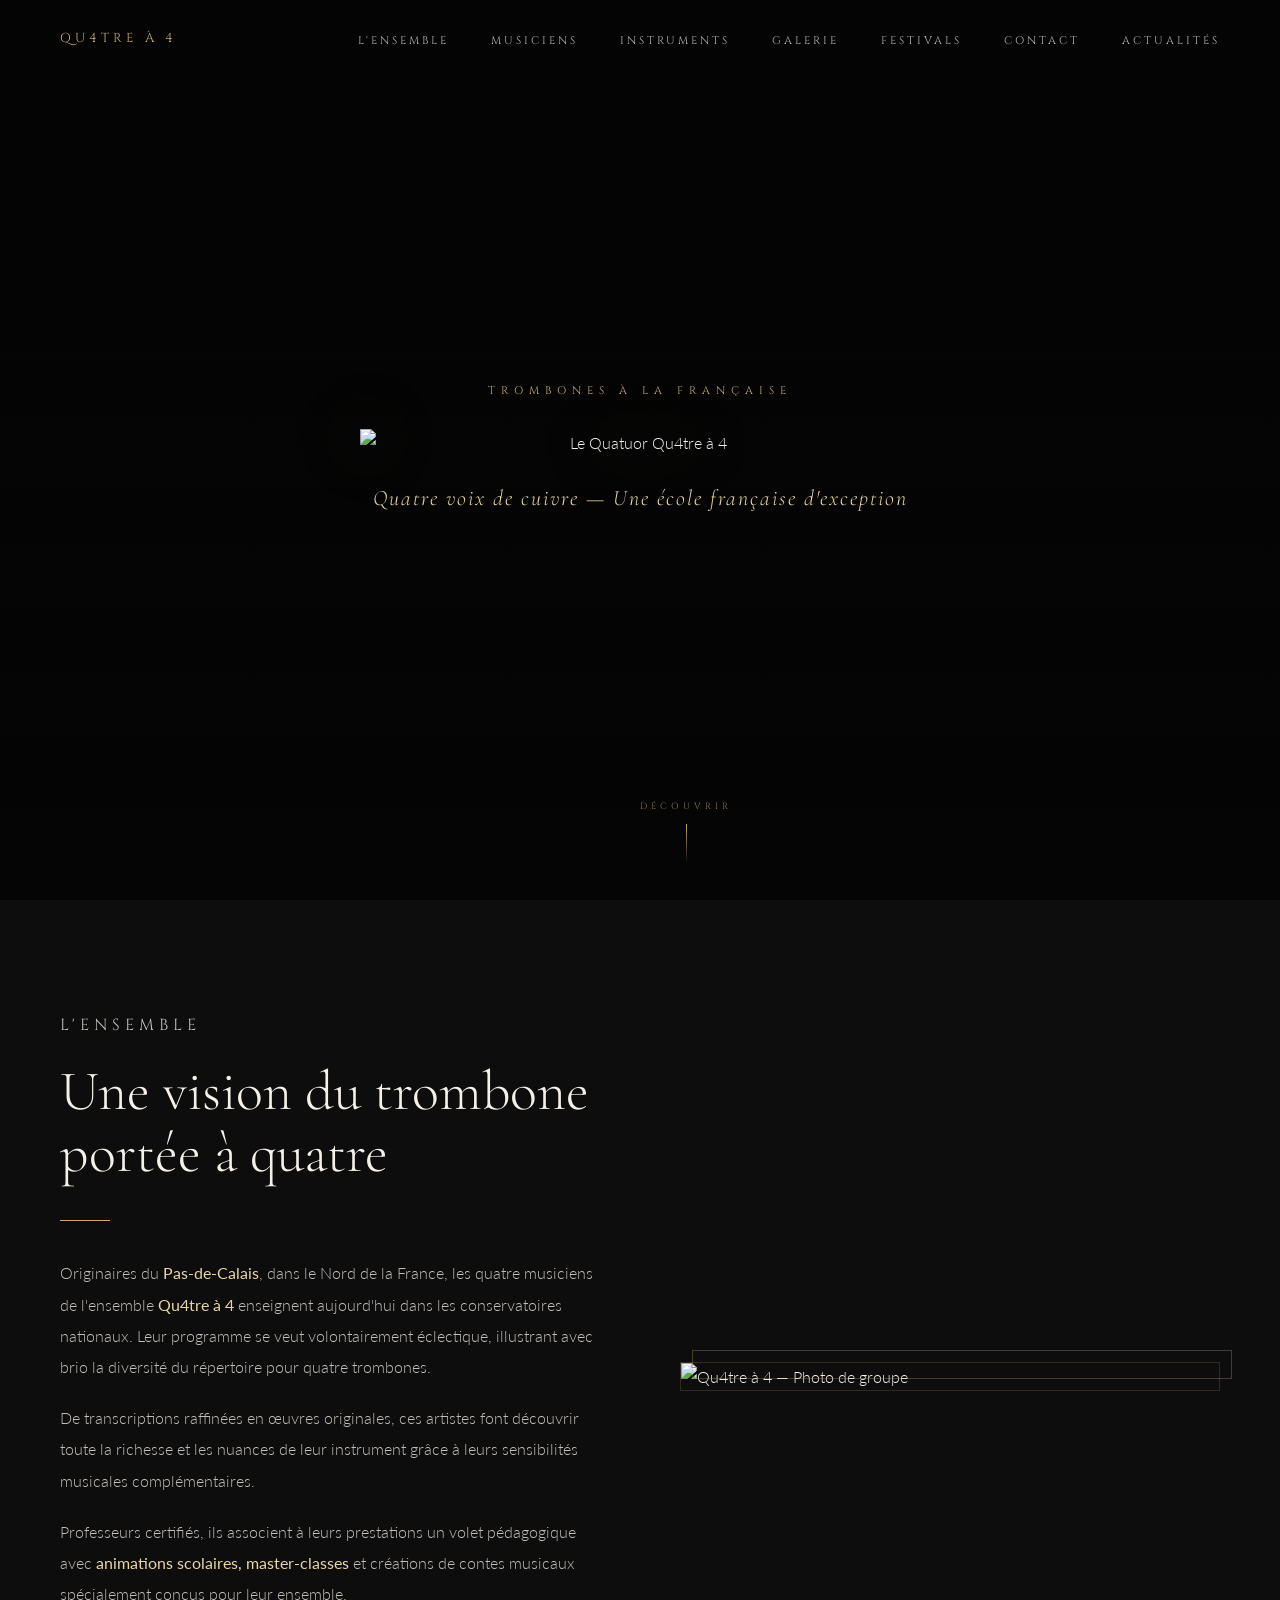
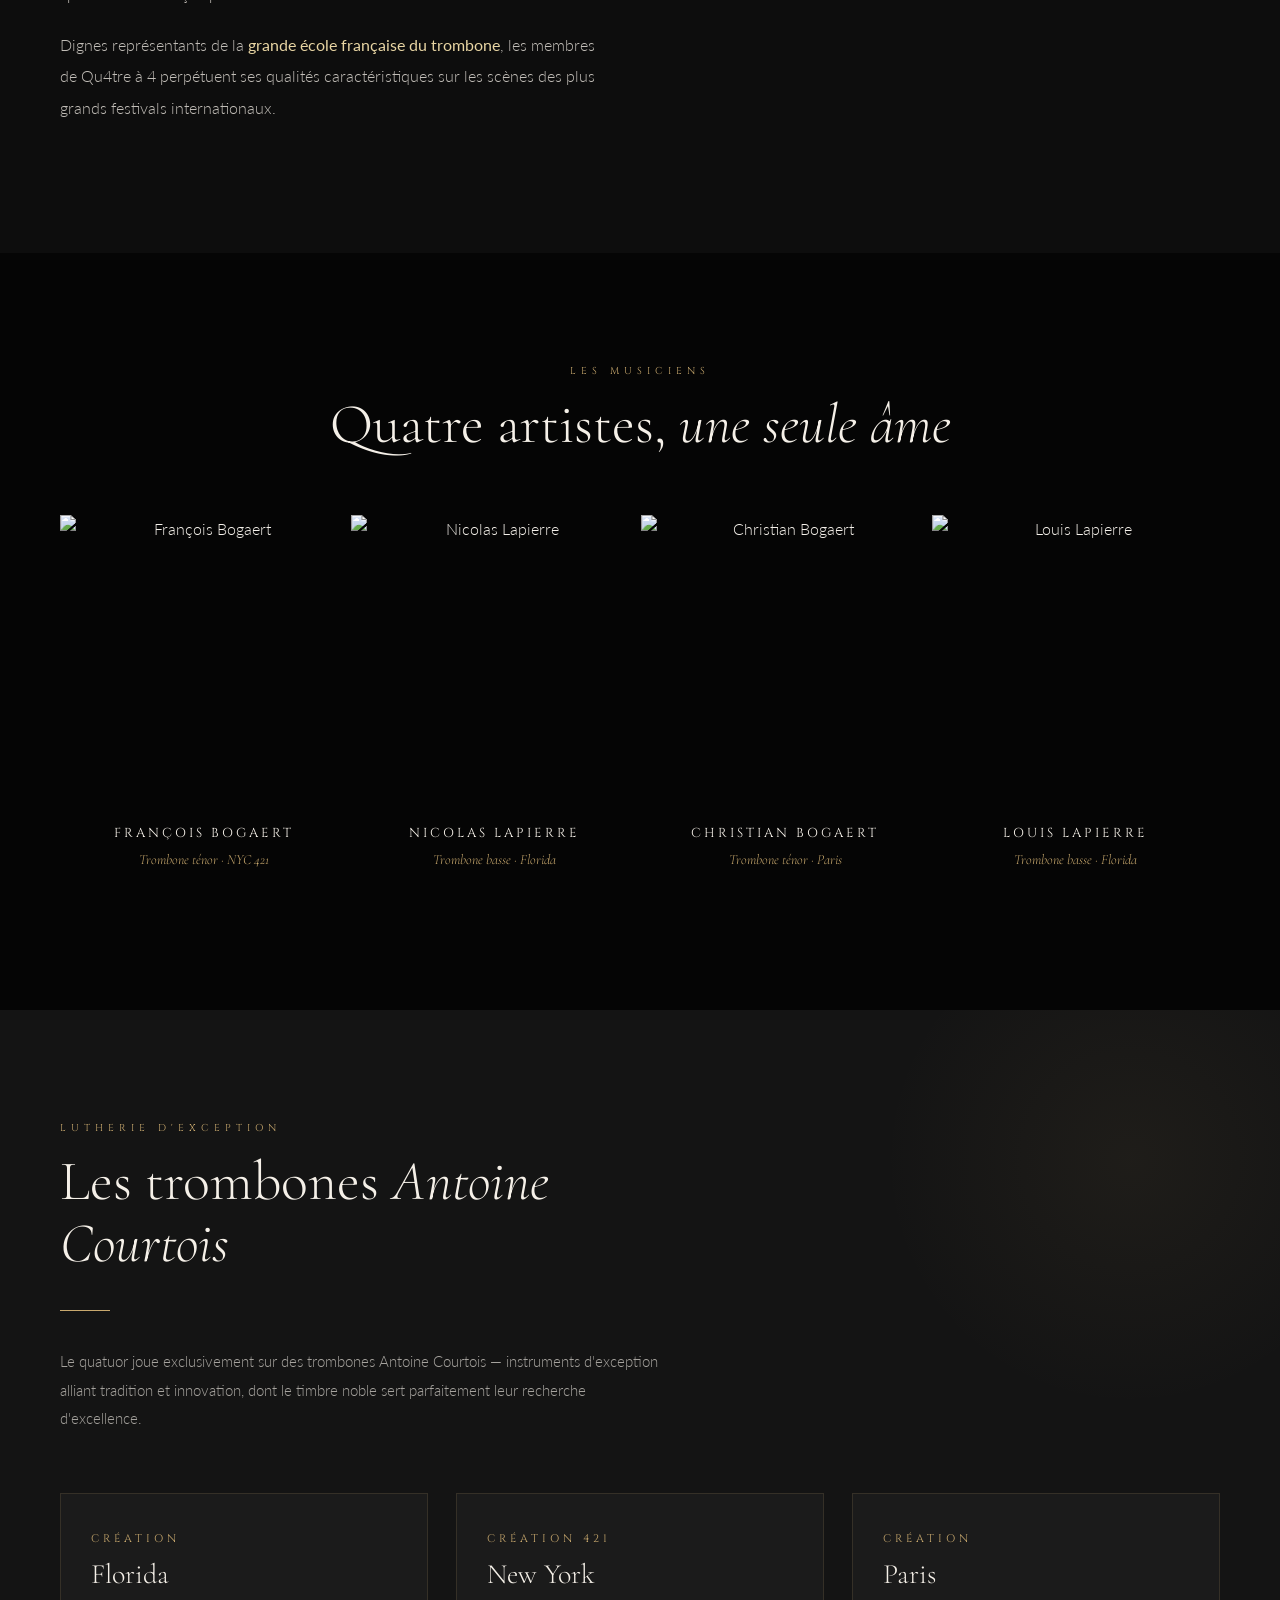
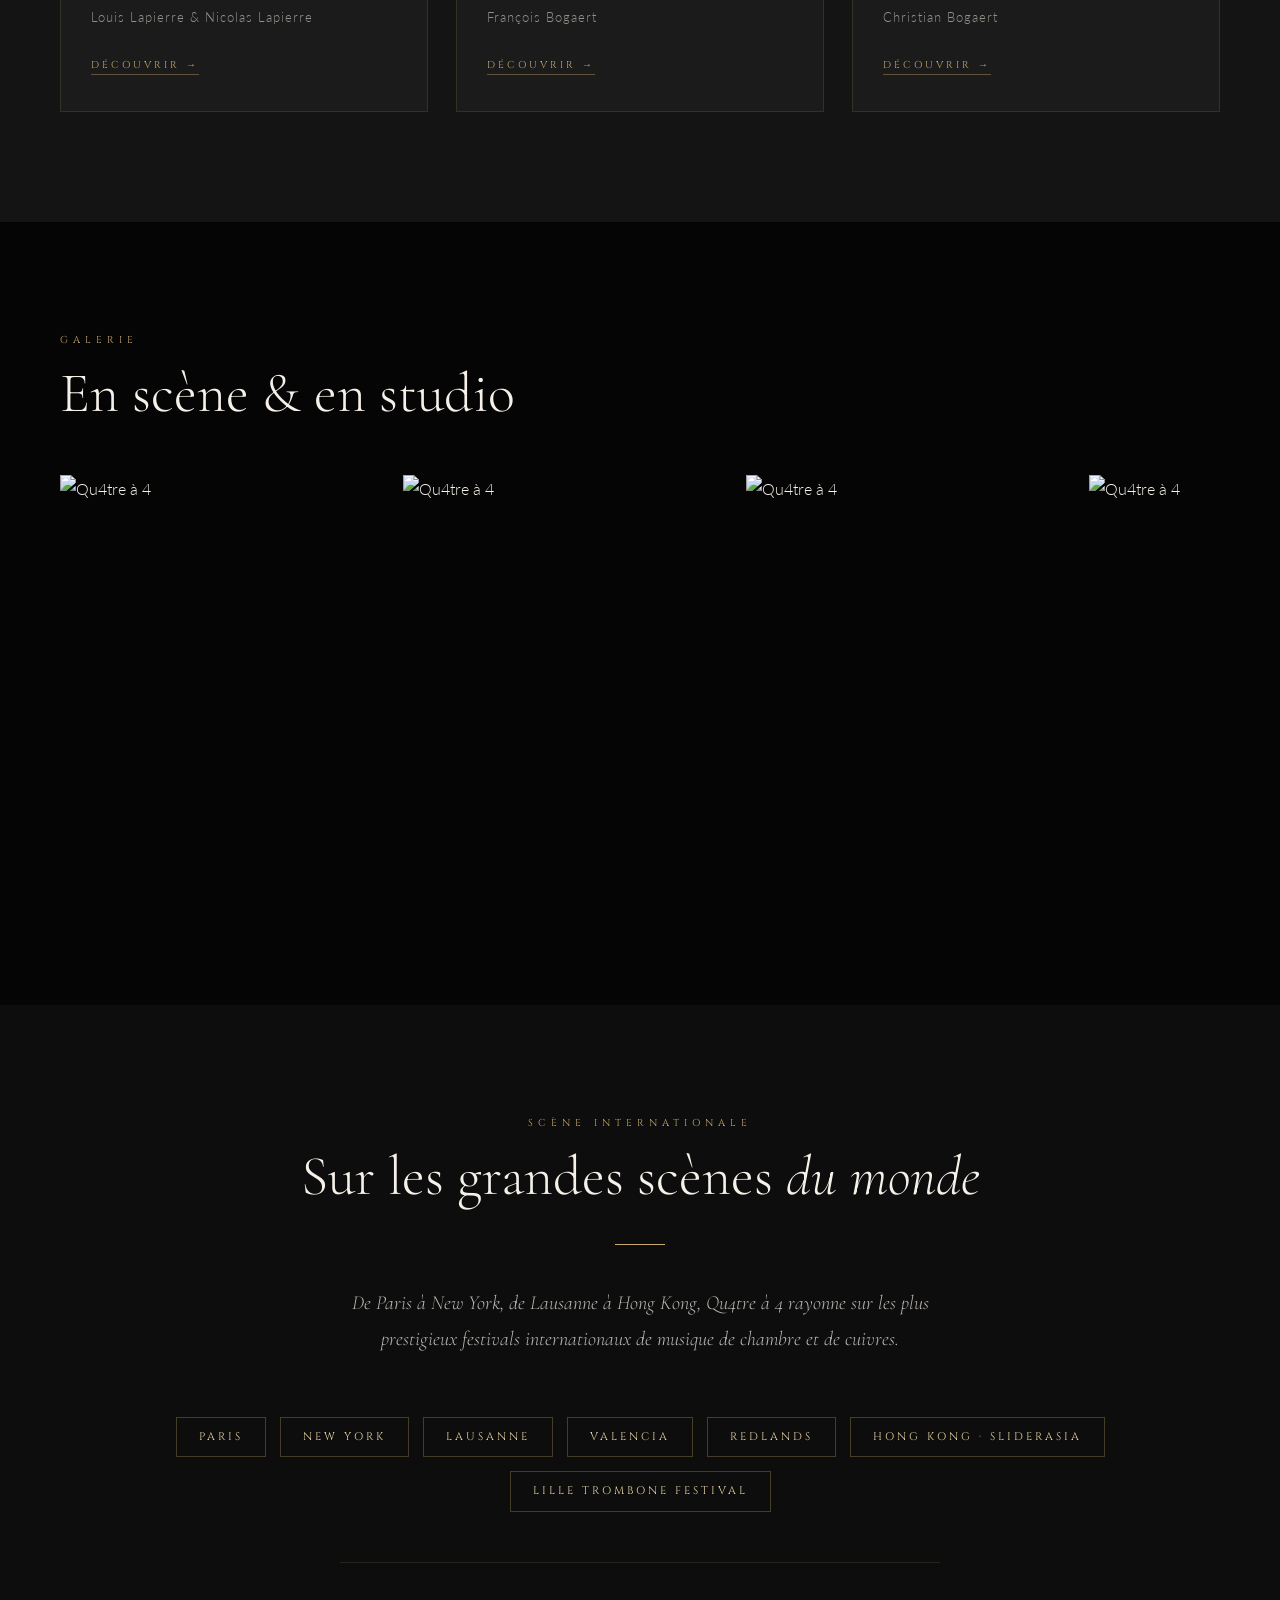
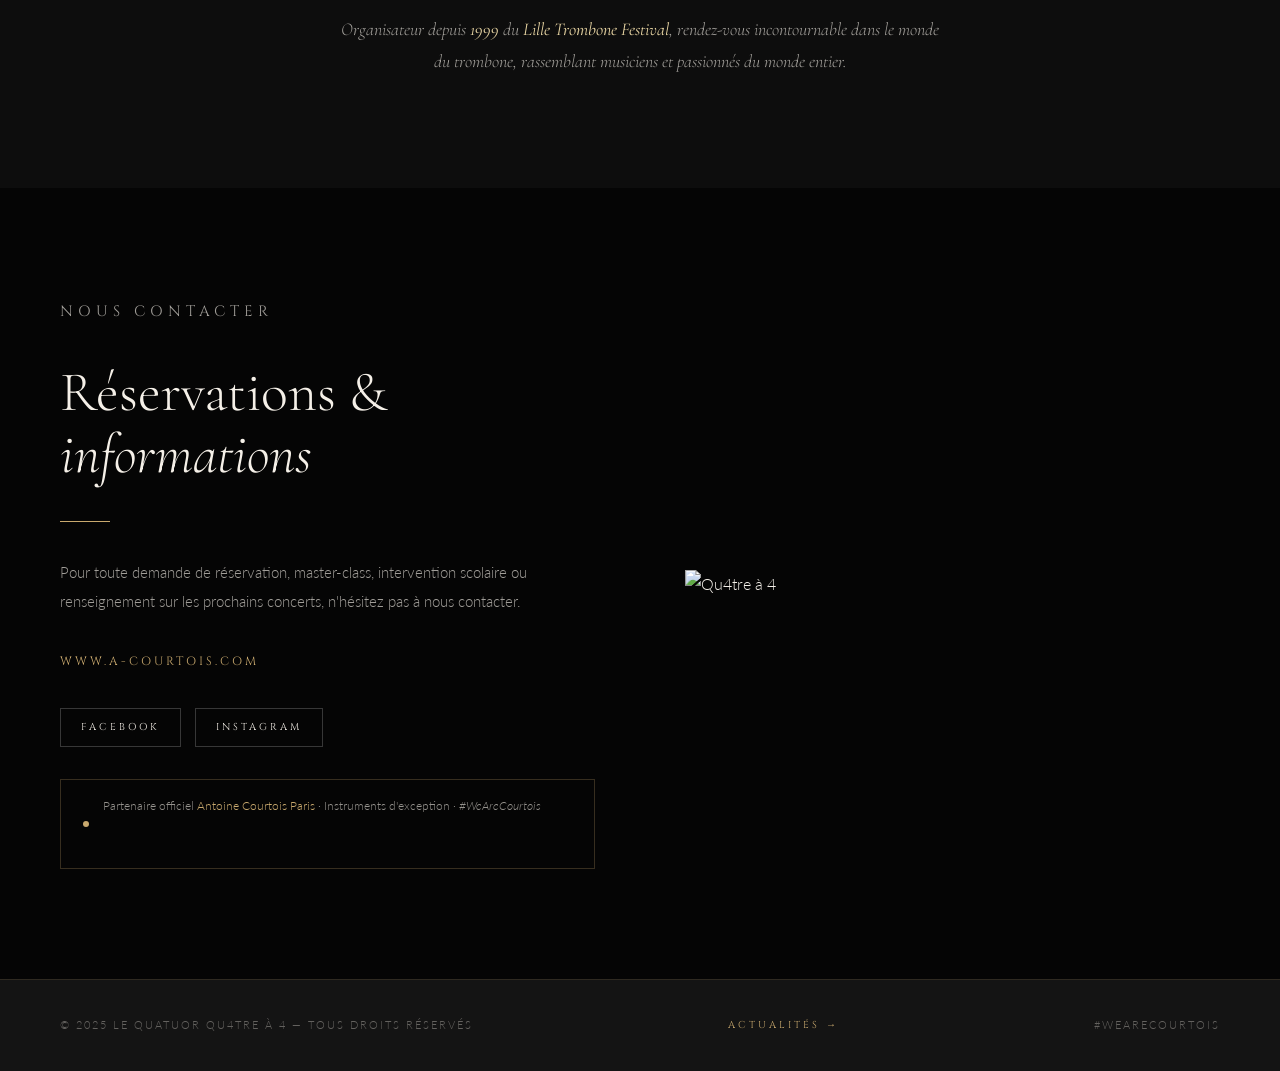
==== index.html @ 923e41e1 "Add files via upload" ====
<!DOCTYPE html>
<html lang="fr">
<head>
  <meta charset="UTF-8">
  <meta name="viewport" content="width=device-width, initial-scale=1.0">
  <title>Le Quatuor Qu4tre à 4 — Trombones à la Française</title>
  <link rel="stylesheet" href="css/base.css">
  <link rel="stylesheet" href="css/nav.css">
  <link rel="stylesheet" href="css/home.css">
</head>
<body>

  <!-- ── NAVIGATION ── -->
  <nav id="navbar">
    <a href="#hero" class="nav-logo">Qu4tre à 4</a>
    <ul class="nav-links">
      <li><a href="#presentation">L'Ensemble</a></li>
      <li><a href="#membres">Musiciens</a></li>
      <li><a href="#instruments">Instruments</a></li>
      <li><a href="#galerie">Galerie</a></li>
      <li><a href="#festivals">Festivals</a></li>
      <li><a href="#contact">Contact</a></li>
      <li><a href="actualites.html">Actualités</a></li>
    </ul>
  </nav>

  <!-- ── HERO ── -->
  <section id="hero">
    <div class="hero-bg"></div>
    <div class="hero-overlay"></div>
    <div class="hero-content">
      <p class="hero-eyebrow">Trombones à la Française</p>
      <img class="hero-logo-img" src="images/logo.png" alt="Le Quatuor Qu4tre à 4">
      <p class="hero-tagline">Quatre voix de cuivre — Une école française d'exception</p>
    </div>
    <div class="hero-scroll">
      <span>Découvrir</span>
      <div class="scroll-line"></div>
    </div>
  </section>

  <!-- ── PRÉSENTATION ── -->
  <section id="presentation">
    <div class="pres-text reveal">
      <p class="eyebrow">L'Ensemble</p>
      <h2 class="section-title">Une vision du trombone portée à quatre</h2>
      <span class="gold-rule"></span>
      <p>Originaires du <strong>Pas-de-Calais</strong>, dans le Nord de la France, les quatre musiciens de l'ensemble <strong>Qu4tre à 4</strong> enseignent aujourd'hui dans les conservatoires nationaux. Leur programme se veut volontairement éclectique, illustrant avec brio la diversité du répertoire pour quatre trombones.</p>
      <p>De transcriptions raffinées en œuvres originales, ces artistes font découvrir toute la richesse et les nuances de leur instrument grâce à leurs sensibilités musicales complémentaires.</p>
      <p>Professeurs certifiés, ils associent à leurs prestations un volet pédagogique avec <strong>animations scolaires, master-classes</strong> et créations de contes musicaux spécialement conçus pour leur ensemble.</p>
      <p>Dignes représentants de la <strong>grande école française du trombone</strong>, les membres de Qu4tre à 4 perpétuent ses qualités caractéristiques sur les scènes des plus grands festivals internationaux.</p>
    </div>
    <div class="pres-img reveal">
      <img src="images/groupe-2.png" alt="Qu4tre à 4 — Photo de groupe">
      <div class="pres-img-frame"></div>
    </div>
  </section>

  <!-- ── MEMBRES ── -->
  <section id="membres">
    <p class="eyebrow reveal">Les Musiciens</p>
    <h2 class="section-title reveal">Quatre artistes, <em>une seule âme</em></h2>
    <div class="membres-grid">
      <div class="membre-card reveal">
        <img src="images/francois-bogaert.png" alt="François Bogaert">
        <div class="membre-overlay">
          <p class="membre-name">François Bogaert</p>
          <p class="membre-instrument">Trombone ténor · NYC 421</p>
        </div>
      </div>
      <div class="membre-card reveal">
        <img src="images/nicolas-lapierre.png" alt="Nicolas Lapierre">
        <div class="membre-overlay">
          <p class="membre-name">Nicolas Lapierre</p>
          <p class="membre-instrument">Trombone basse · Florida</p>
        </div>
      </div>
      <div class="membre-card reveal">
        <img src="images/christian-bogaert.png" alt="Christian Bogaert">
        <div class="membre-overlay">
          <p class="membre-name">Christian Bogaert</p>
          <p class="membre-instrument">Trombone ténor · Paris</p>
        </div>
      </div>
      <div class="membre-card reveal">
        <img src="images/louis-lapierre.png" alt="Louis Lapierre">
        <div class="membre-overlay">
          <p class="membre-name">Louis Lapierre</p>
          <p class="membre-instrument">Trombone basse · Florida</p>
        </div>
      </div>
    </div>
  </section>

  <!-- ── INSTRUMENTS ── -->
  <section id="instruments">
    <div class="instruments-header reveal">
      <p class="eyebrow">Lutherie d'exception</p>
      <h2 class="section-title">Les trombones <em>Antoine Courtois</em></h2>
      <span class="gold-rule"></span>
      <p style="color:rgba(245,240,232,0.65); font-size:15px; line-height:1.9;">Le quatuor joue exclusivement sur des trombones Antoine Courtois — instruments d'exception alliant tradition et innovation, dont le timbre noble sert parfaitement leur recherche d'excellence.</p>
    </div>
    <div class="instruments-grid">
      <div class="instrument-card reveal">
        <p class="instrument-model">Création</p>
        <h3 class="instrument-name">Florida</h3>
        <p class="instrument-player">Louis Lapierre &amp; Nicolas Lapierre</p>
        <a href="https://www.a-courtois.com/fr/instruments/trombones-fr/creation-florida/" target="_blank" class="instrument-link">Découvrir →</a>
      </div>
      <div class="instrument-card reveal">
        <p class="instrument-model">Création 421</p>
        <h3 class="instrument-name">New York</h3>
        <p class="instrument-player">François Bogaert</p>
        <a href="https://www.a-courtois.com/fr/instruments/tenor-fr/creation-421-new-york-trombone-tenor/" target="_blank" class="instrument-link">Découvrir →</a>
      </div>
      <div class="instrument-card reveal">
        <p class="instrument-model">Création</p>
        <h3 class="instrument-name">Paris</h3>
        <p class="instrument-player">Christian Bogaert</p>
        <a href="https://www.a-courtois.com/fr/instruments/tenor-fr/creation-paris/" target="_blank" class="instrument-link">Découvrir →</a>
      </div>
    </div>
  </section>

  <!-- ── GALERIE ── -->
  <section id="galerie">
    <div class="section-header">
      <p class="eyebrow reveal">Galerie</p>
      <h2 class="section-title reveal">En scène &amp; en studio</h2>
    </div>
    <div class="galerie-strip">
      <div class="galerie-item"><img src="images/galerie-1.png" alt="Qu4tre à 4"></div>
      <div class="galerie-item"><img src="images/galerie-2.png" alt="Qu4tre à 4"></div>
      <div class="galerie-item"><img src="images/galerie-3.png" alt="Qu4tre à 4"></div>
      <div class="galerie-item"><img src="images/galerie-4.png" alt="Qu4tre à 4"></div>
      <div class="galerie-item"><img src="images/galerie-5.png" alt="Qu4tre à 4"></div>
      <div class="galerie-item"><img src="images/galerie-6.png" alt="Qu4tre à 4"></div>
      <div class="galerie-item"><img src="images/galerie-7.png" alt="Qu4tre à 4"></div>
    </div>
  </section>

  <!-- ── FESTIVALS ── -->
  <section id="festivals">
    <p class="eyebrow reveal">Scène internationale</p>
    <h2 class="section-title reveal">Sur les grandes scènes <em>du monde</em></h2>
    <span class="gold-rule" style="margin: 0 auto 40px;"></span>
    <p class="festivals-intro reveal">De Paris à New York, de Lausanne à Hong Kong, Qu4tre à 4 rayonne sur les plus prestigieux festivals internationaux de musique de chambre et de cuivres.</p>
    <div class="festivals-pills reveal">
      <span class="festival-pill">Paris</span>
      <span class="festival-pill">New York</span>
      <span class="festival-pill">Lausanne</span>
      <span class="festival-pill">Valencia</span>
      <span class="festival-pill">Redlands</span>
      <span class="festival-pill">Hong Kong · SliderAsia</span>
      <span class="festival-pill">Lille Trombone Festival</span>
    </div>
    <p class="festival-note reveal">Organisateur depuis <strong>1999</strong> du <strong>Lille Trombone Festival</strong>, rendez-vous incontournable dans le monde du trombone, rassemblant musiciens et passionnés du monde entier.</p>
  </section>

  <!-- ── CONTACT ── -->
  <section id="contact">
    <div class="contact-text reveal">
      <p class="eyebrow">Nous contacter</p>
      <h2 class="section-title">Réservations &amp; <em>informations</em></h2>
      <span class="gold-rule"></span>
      <p>Pour toute demande de réservation, master-class, intervention scolaire ou renseignement sur les prochains concerts, n'hésitez pas à nous contacter.</p>
      <div class="contact-links">
        <a href="https://www.a-courtois.com" target="_blank">www.a-courtois.com</a>
      </div>
      <div class="social-row">
        <a href="#" target="_blank">Facebook</a>
        <a href="#" target="_blank">Instagram</a>
      </div>
      <div class="courtois-badge">
        <div class="badge-dot"></div>
        <p>Partenaire officiel <a href="https://www.a-courtois.com" target="_blank">Antoine Courtois Paris</a> · Instruments d'exception · <em>#WeAreCourtois</em></p>
      </div>
    </div>
    <div class="contact-photo reveal">
      <img src="images/groupe-3.png" alt="Qu4tre à 4">
    </div>
  </section>

  <!-- ── FOOTER ── -->
  <footer>
    <p>© 2025 Le Quatuor Qu4tre à 4 — Tous droits réservés</p>
    <a href="actualites.html">Actualités →</a>
    <p>#WeAreCourtois</p>
  </footer>

  <script src="js/main.js"></script>
</body>
</html>
---- css/base.css ----
/* =========================================
   BASE.CSS — Variables, reset, typographie
   Quatuor Qu4tre à 4 — Version Sombre
   ========================================= */

@import url('https://fonts.googleapis.com/css2?family=Cormorant+Garamond:ital,wght@0,300;0,400;0,600;1,300;1,400&family=Cinzel:wght@400;600&family=Lato:wght@300;400&display=swap');

/* ── Variables ── */
:root {
  --gold:        #C9A96E;
  --gold-light:  #E8D5A3;
  --gold-dark:   #8B6914;
  --black:       #050505;
  --dark:        #0D0D0D;
  --dark2:       #141414;
  --white:       #F5F0E8;
  --gray:        #888;
  --line:        rgba(201, 169, 110, 0.15);
  --transition:  0.6s cubic-bezier(0.25, 0.46, 0.45, 0.94);
}

/* ── Reset ── */
*, *::before, *::after {
  box-sizing: border-box;
  margin: 0;
  padding: 0;
}

html {
  scroll-behavior: smooth;
}

body {
  background: var(--black);
  color: var(--white);
  font-family: 'Lato', sans-serif;
  font-weight: 300;
  line-height: 1.7;
  overflow-x: hidden;
}

img {
  display: block;
  max-width: 100%;
}

a {
  color: inherit;
  text-decoration: none;
}

/* ── Typographie utilitaires ── */
.eyebrow {
  font-family: 'Cinzel', serif;
  font-size: 10px;
  letter-spacing: 5px;
  color: var(--gold);
  text-transform: uppercase;
  margin-bottom: 14px;
}

.section-title {
  font-family: 'Cormorant Garamond', serif;
  font-size: clamp(34px, 5vw, 56px);
  font-weight: 300;
  line-height: 1.1;
  margin-bottom: 36px;
}

.section-title em {
  font-style: italic;
}

.gold-rule {
  display: block;
  width: 50px;
  height: 1px;
  background: var(--gold);
  margin-bottom: 36px;
}

/* ── Reveal on scroll ── */
.reveal {
  opacity: 0;
  transform: translateY(22px);
  transition: opacity 0.8s ease, transform 0.8s ease;
}

.reveal.visible {
  opacity: 1;
  transform: none;
}

/* ── Responsive breakpoints ── */
@media (max-width: 960px) {
  section {
    padding: 80px 24px !important;
  }
}
---- css/nav.css ----
/* =========================================
   NAV.CSS — Navigation fixe
   Quatuor Qu4tre à 4 — Version Sombre
   ========================================= */

nav {
  position: fixed;
  top: 0; left: 0; right: 0;
  z-index: 100;
  display: flex;
  justify-content: space-between;
  align-items: center;
  padding: 24px 60px;
  background: linear-gradient(to bottom, rgba(5,5,5,0.95) 0%, transparent 100%);
  transition: background var(--transition), border-color var(--transition);
}

nav.scrolled {
  background: rgba(5, 5, 5, 0.97);
  border-bottom: 1px solid var(--line);
}

.nav-logo {
  font-family: 'Cinzel', serif;
  font-size: 13px;
  letter-spacing: 4px;
  color: var(--gold);
  text-transform: uppercase;
}

.nav-links {
  display: flex;
  gap: 42px;
  list-style: none;
}

.nav-links a {
  font-family: 'Cinzel', serif;
  font-size: 11px;
  letter-spacing: 3px;
  text-transform: uppercase;
  color: var(--white);
  opacity: 0.75;
  transition: opacity 0.3s, color 0.3s;
}

.nav-links a:hover {
  opacity: 1;
  color: var(--gold);
}

.nav-links a.active {
  color: var(--gold);
  opacity: 1;
}

/* ── Footer ── */
footer {
  background: var(--dark2);
  border-top: 1px solid var(--line);
  padding: 36px 60px;
  display: flex;
  justify-content: space-between;
  align-items: center;
}

footer p {
  font-size: 11px;
  letter-spacing: 2px;
  color: rgba(245, 240, 232, 0.35);
  text-transform: uppercase;
}

footer a {
  font-family: 'Cinzel', serif;
  font-size: 10px;
  letter-spacing: 3px;
  color: var(--gold);
  text-transform: uppercase;
  transition: opacity 0.3s;
}

footer a:hover {
  opacity: 0.7;
}

/* ── Responsive ── */
@media (max-width: 960px) {
  nav {
    padding: 20px 24px;
  }

  .nav-links {
    display: none;
  }

  footer {
    flex-direction: column;
    gap: 12px;
    text-align: center;
    padding: 28px 24px;
  }
}
---- css/home.css ----
/* =========================================
   HOME.CSS — Styles page principale
   Quatuor Qu4tre à 4 — Version Sombre
   ========================================= */

/* ── Sections communes ── */
section {
  padding: 110px 60px;
}

/* ─────────────────────────────────────
   HERO
───────────────────────────────────── */
#hero {
  position: relative;
  height: 100vh;
  display: flex;
  flex-direction: column;
  align-items: center;
  justify-content: center;
  overflow: hidden;
  text-align: center;
}

.hero-bg {
  position: absolute;
  inset: 0;
  background: url('../images/hero.png') center 30% / cover no-repeat;
  animation: zoomOut 12s ease-out forwards;
}

@keyframes zoomOut {
  from { transform: scale(1.1); }
  to   { transform: scale(1.02); }
}

.hero-overlay {
  position: absolute;
  inset: 0;
  background: linear-gradient(
    to bottom,
    rgba(5,5,5,0.3) 0%,
    rgba(5,5,5,0.2) 40%,
    rgba(5,5,5,0.85) 85%,
    rgba(5,5,5,1) 100%
  );
}

.hero-content {
  position: relative;
  z-index: 2;
  animation: fadeUp 1.4s ease both;
}

@keyframes fadeUp {
  from { opacity: 0; transform: translateY(30px); }
  to   { opacity: 1; transform: translateY(0); }
}

.hero-eyebrow {
  font-family: 'Cinzel', serif;
  font-size: 11px;
  letter-spacing: 6px;
  color: var(--gold);
  text-transform: uppercase;
  margin-bottom: 28px;
  opacity: 0;
  animation: fadeUp 1s 0.3s ease both;
}

.hero-logo-img {
  width: min(560px, 85vw);
  opacity: 0;
  animation: fadeUp 1s 0.6s ease both;
  filter: drop-shadow(0 0 40px rgba(201,169,110,0.25));
}

.hero-tagline {
  margin-top: 24px;
  font-family: 'Cormorant Garamond', serif;
  font-style: italic;
  font-size: 22px;
  font-weight: 300;
  color: var(--gold-light);
  letter-spacing: 2px;
  opacity: 0;
  animation: fadeUp 1s 0.9s ease both;
}

.hero-scroll {
  position: absolute;
  bottom: 36px;
  left: 50%;
  transform: translateX(-50%);
  display: flex;
  flex-direction: column;
  align-items: center;
  gap: 10px;
  opacity: 0;
  animation: fadeUp 1s 1.5s ease both;
}

.hero-scroll span {
  font-family: 'Cinzel', serif;
  font-size: 9px;
  letter-spacing: 4px;
  text-transform: uppercase;
  color: var(--gold);
  opacity: 0.7;
}

.scroll-line {
  width: 1px;
  height: 40px;
  background: linear-gradient(to bottom, var(--gold), transparent);
  animation: scrollPulse 2s ease-in-out infinite;
}

@keyframes scrollPulse {
  0%, 100% { opacity: 0.4; transform: scaleY(1); }
  50%       { opacity: 1;   transform: scaleY(1.2); }
}

/* ─────────────────────────────────────
   PRÉSENTATION
───────────────────────────────────── */
#presentation {
  background: var(--dark);
  display: grid;
  grid-template-columns: 1fr 1fr;
  gap: 80px;
  align-items: center;
}

.pres-text p {
  font-size: 16px;
  line-height: 1.95;
  color: rgba(245,240,232,0.78);
  margin-bottom: 20px;
}

.pres-text p strong {
  color: var(--gold-light);
  font-weight: 400;
}

.pres-img {
  position: relative;
}

.pres-img img {
  width: 100%;
  border: 1px solid rgba(201,169,110,0.2);
}

.pres-img-frame {
  position: absolute;
  top: -12px; right: -12px;
  width: 100%; height: 100%;
  border: 1px solid rgba(201,169,110,0.3);
  pointer-events: none;
}

/* ─────────────────────────────────────
   MEMBRES
───────────────────────────────────── */
#membres {
  background: var(--black);
  text-align: center;
}

.membres-grid {
  display: grid;
  grid-template-columns: repeat(4, 1fr);
  gap: 2px;
  margin-top: 60px;
}

.membre-card {
  position: relative;
  overflow: hidden;
  aspect-ratio: 3/4;
  cursor: pointer;
}

.membre-card img {
  width: 100%;
  height: 100%;
  object-fit: cover;
  object-position: top center;
  transition: transform 0.8s ease;
  filter: grayscale(20%);
}

.membre-card:hover img {
  transform: scale(1.06);
  filter: grayscale(0%);
}

.membre-overlay {
  position: absolute;
  inset: 0;
  background: linear-gradient(to top, rgba(5,5,5,0.92) 0%, transparent 55%);
  display: flex;
  flex-direction: column;
  justify-content: flex-end;
  padding: 28px 24px;
  transition: background 0.4s;
}

.membre-card:hover .membre-overlay {
  background: linear-gradient(to top, rgba(5,5,5,0.96) 0%, rgba(5,5,5,0.2) 55%);
}

.membre-name {
  font-family: 'Cinzel', serif;
  font-size: 13px;
  letter-spacing: 3px;
  color: var(--white);
  text-transform: uppercase;
  margin-bottom: 4px;
}

.membre-instrument {
  font-family: 'Cormorant Garamond', serif;
  font-style: italic;
  font-size: 14px;
  color: var(--gold);
}

/* ─────────────────────────────────────
   INSTRUMENTS
───────────────────────────────────── */
#instruments {
  background: var(--dark2);
  position: relative;
  overflow: hidden;
}

#instruments::before {
  content: '';
  position: absolute;
  top: -100px; right: -100px;
  width: 500px; height: 500px;
  background: radial-gradient(circle, rgba(201,169,110,0.06) 0%, transparent 70%);
  pointer-events: none;
}

.instruments-header {
  max-width: 600px;
  margin-bottom: 60px;
}

.instruments-grid {
  display: grid;
  grid-template-columns: repeat(3, 1fr);
  gap: 28px;
}

.instrument-card {
  background: rgba(255,255,255,0.03);
  border: 1px solid rgba(201,169,110,0.15);
  padding: 36px 30px;
  position: relative;
  overflow: hidden;
  transition: border-color 0.4s, transform 0.4s;
}

.instrument-card::after {
  content: '';
  position: absolute;
  bottom: 0; left: 0;
  width: 0; height: 2px;
  background: var(--gold);
  transition: width 0.5s ease;
}

.instrument-card:hover::after  { width: 100%; }
.instrument-card:hover {
  border-color: rgba(201,169,110,0.4);
  transform: translateY(-4px);
}

.instrument-model {
  font-family: 'Cinzel', serif;
  font-size: 11px;
  letter-spacing: 4px;
  color: var(--gold);
  text-transform: uppercase;
  margin-bottom: 10px;
}

.instrument-name {
  font-family: 'Cormorant Garamond', serif;
  font-size: 28px;
  font-weight: 300;
  margin-bottom: 14px;
  line-height: 1.2;
}

.instrument-player {
  font-size: 13px;
  color: rgba(245,240,232,0.55);
  letter-spacing: 1px;
  margin-bottom: 20px;
}

.instrument-link {
  font-family: 'Cinzel', serif;
  font-size: 10px;
  letter-spacing: 3px;
  color: var(--gold);
  text-transform: uppercase;
  border-bottom: 1px solid rgba(201,169,110,0.4);
  padding-bottom: 2px;
  transition: border-color 0.3s;
}

.instrument-link:hover {
  border-color: var(--gold);
}

/* ─────────────────────────────────────
   GALERIE
───────────────────────────────────── */
#galerie {
  background: var(--black);
  padding: 110px 0;
}

#galerie .section-header {
  padding: 0 60px;
  margin-bottom: 50px;
}

.galerie-strip {
  display: flex;
  gap: 3px;
  overflow-x: auto;
  padding: 0 60px;
  scrollbar-width: none;
}

.galerie-strip::-webkit-scrollbar { display: none; }

.galerie-item {
  flex-shrink: 0;
  width: 340px;
  height: 420px;
  overflow: hidden;
}

.galerie-item img {
  width: 100%;
  height: 100%;
  object-fit: cover;
  object-position: top center;
  transition: transform 0.7s ease;
}

.galerie-item:hover img {
  transform: scale(1.07);
}

/* ─────────────────────────────────────
   FESTIVALS
───────────────────────────────────── */
#festivals {
  background: var(--dark);
  text-align: center;
}

.festivals-intro {
  max-width: 650px;
  margin: 0 auto 60px;
  font-family: 'Cormorant Garamond', serif;
  font-size: 20px;
  font-style: italic;
  color: rgba(245,240,232,0.75);
  line-height: 1.8;
}

.festivals-pills {
  display: flex;
  flex-wrap: wrap;
  justify-content: center;
  gap: 14px;
}

.festival-pill {
  font-family: 'Cinzel', serif;
  font-size: 11px;
  letter-spacing: 3px;
  text-transform: uppercase;
  color: var(--gold-light);
  border: 1px solid rgba(201,169,110,0.3);
  padding: 10px 22px;
  transition: background 0.3s, border-color 0.3s;
  cursor: default;
}

.festival-pill:hover {
  background: rgba(201,169,110,0.1);
  border-color: rgba(201,169,110,0.6);
}

.festival-note {
  margin-top: 50px;
  padding-top: 50px;
  border-top: 1px solid var(--line);
  font-family: 'Cormorant Garamond', serif;
  font-size: 18px;
  font-style: italic;
  color: rgba(245,240,232,0.65);
  max-width: 600px;
  margin-left: auto;
  margin-right: auto;
  line-height: 1.8;
}

.festival-note strong {
  color: var(--gold-light);
  font-weight: 400;
}

/* ─────────────────────────────────────
   CONTACT
───────────────────────────────────── */
#contact {
  background: var(--black);
  display: grid;
  grid-template-columns: 1fr 1fr;
  gap: 90px;
  align-items: center;
}

.contact-text p {
  font-size: 15px;
  color: rgba(245,240,232,0.65);
  line-height: 1.9;
  margin-bottom: 36px;
}

.contact-links {
  display: flex;
  flex-direction: column;
  gap: 14px;
  margin-bottom: 36px;
}

.contact-links a {
  font-family: 'Cinzel', serif;
  font-size: 12px;
  letter-spacing: 3px;
  color: var(--gold);
  text-transform: uppercase;
  transition: opacity 0.3s;
}

.contact-links a:hover { opacity: 0.7; }

.social-row {
  display: flex;
  gap: 14px;
}

.social-row a {
  font-family: 'Cinzel', serif;
  font-size: 10px;
  letter-spacing: 3px;
  text-transform: uppercase;
  color: var(--white);
  border: 1px solid rgba(255,255,255,0.2);
  padding: 10px 20px;
  transition: border-color 0.3s, color 0.3s;
}

.social-row a:hover {
  border-color: var(--gold);
  color: var(--gold);
}

.courtois-badge {
  margin-top: 32px;
  padding: 16px 22px;
  border: 1px solid rgba(201,169,110,0.25);
  display: flex;
  align-items: center;
  gap: 14px;
}

.courtois-badge .badge-dot {
  width: 6px; height: 6px;
  border-radius: 50%;
  background: var(--gold);
  flex-shrink: 0;
}

.courtois-badge p {
  font-size: 12px;
  color: rgba(245,240,232,0.6);
  line-height: 1.7;
}

.courtois-badge a {
  color: var(--gold);
}

.contact-photo img {
  width: 100%;
  filter: grayscale(15%);
}

/* ── Responsive ── */
@media (max-width: 960px) {
  #presentation      { grid-template-columns: 1fr; gap: 40px; }
  .membres-grid      { grid-template-columns: repeat(2, 1fr); }
  .instruments-grid  { grid-template-columns: 1fr; }
  #contact           { grid-template-columns: 1fr; gap: 40px; }
  #galerie .section-header { padding: 0 24px; }
  .galerie-strip     { padding: 0 24px; }
}
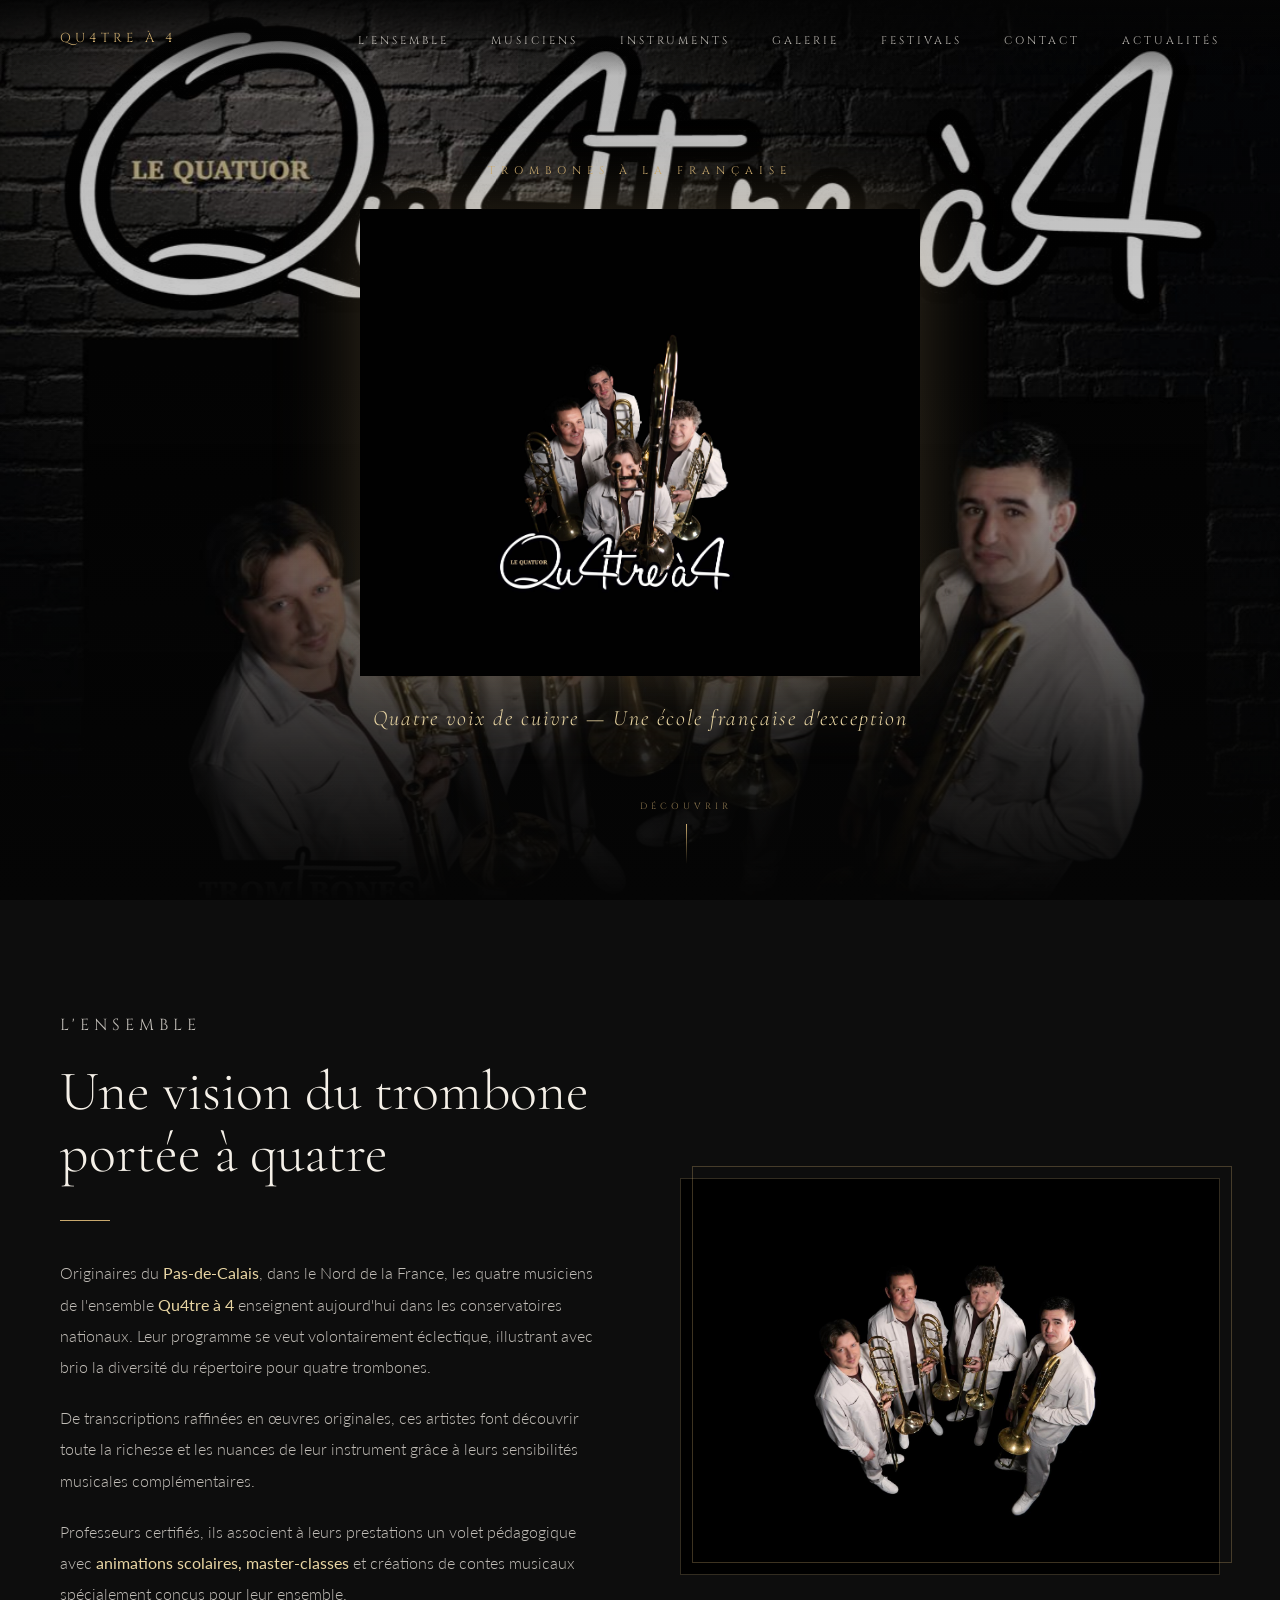
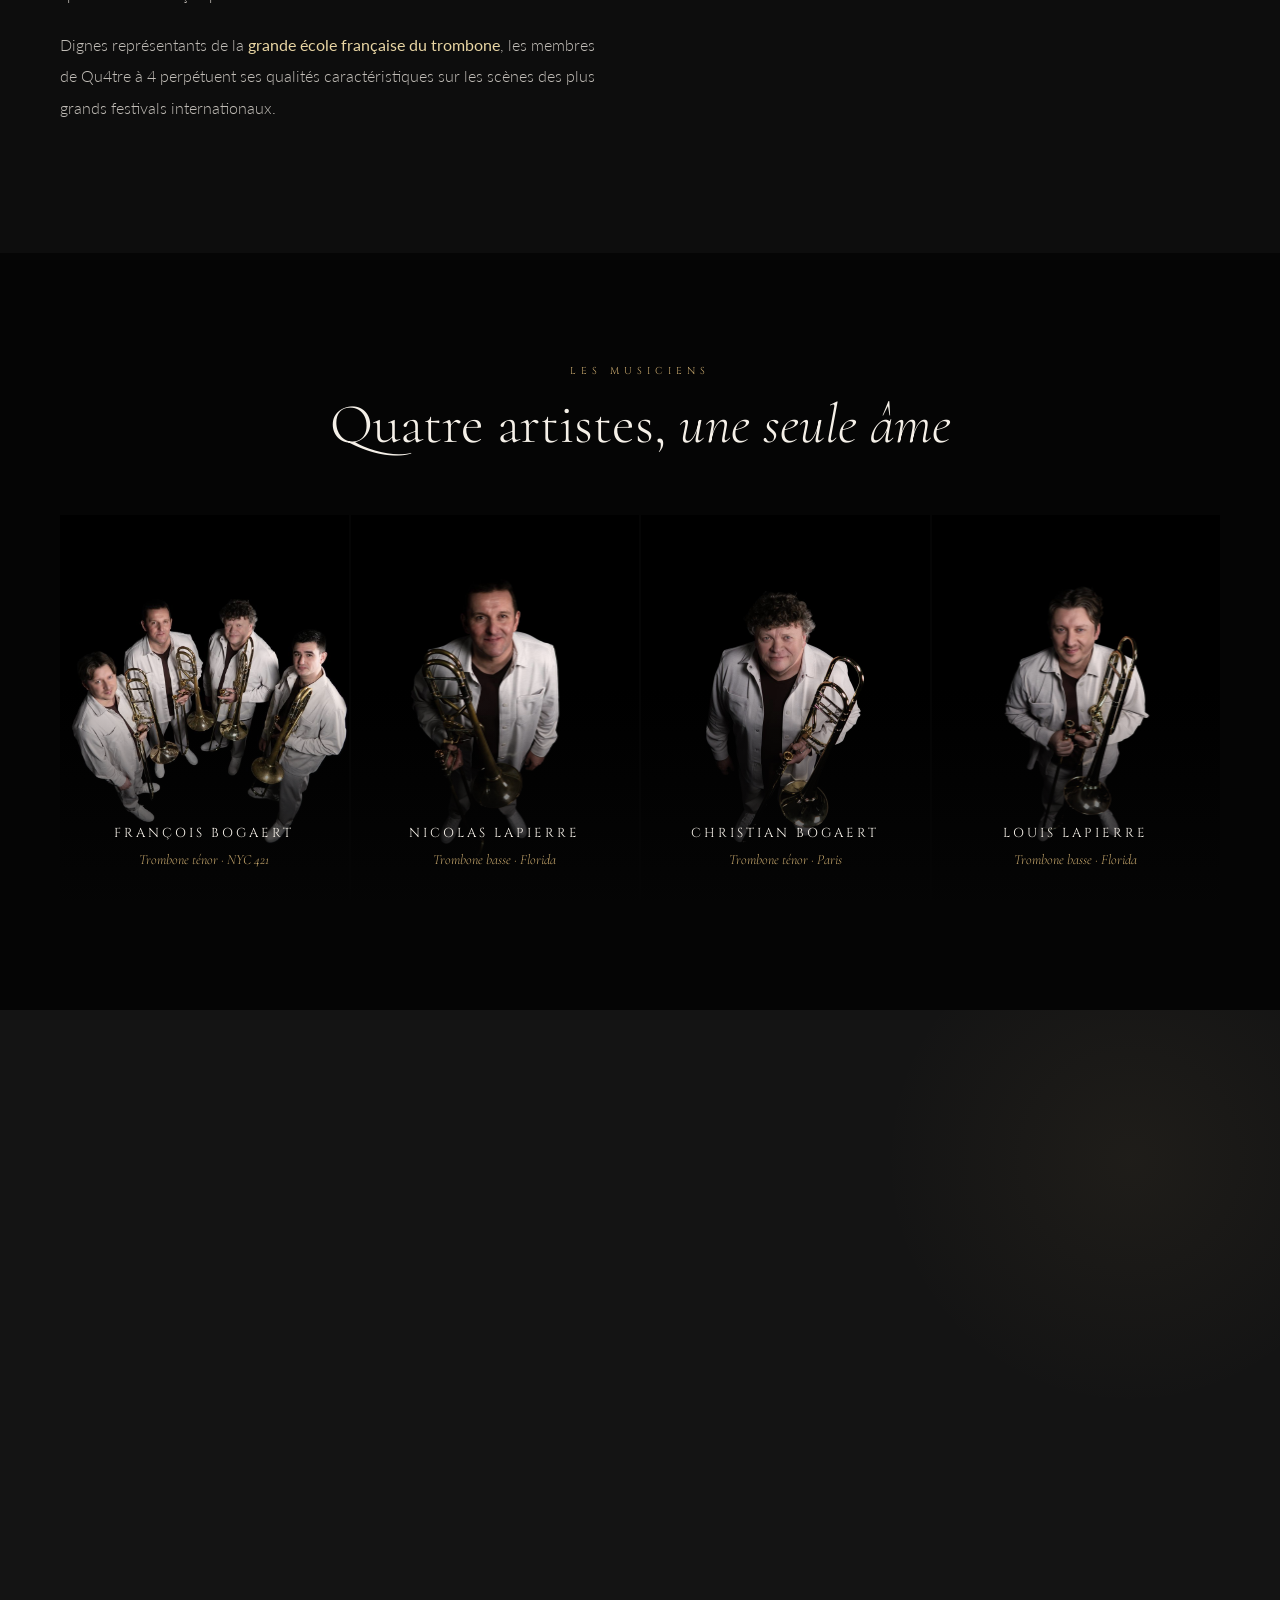
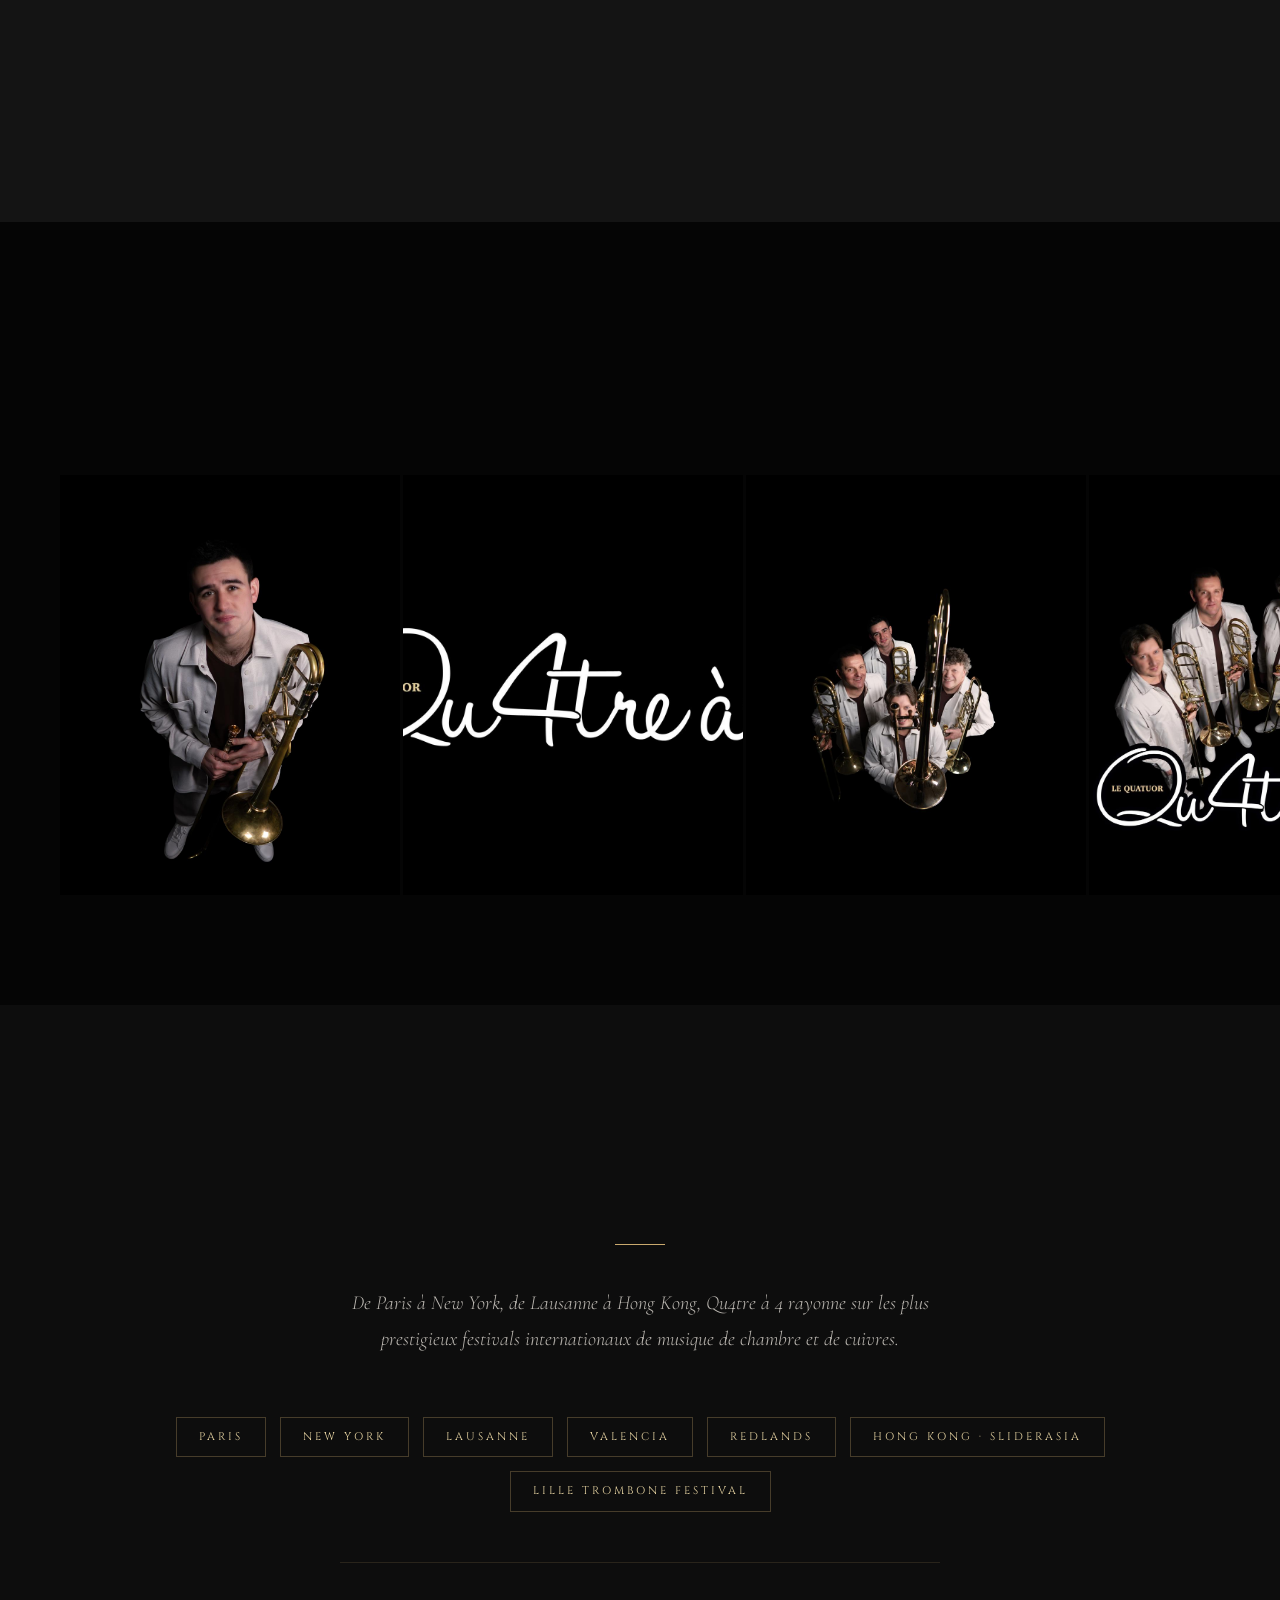
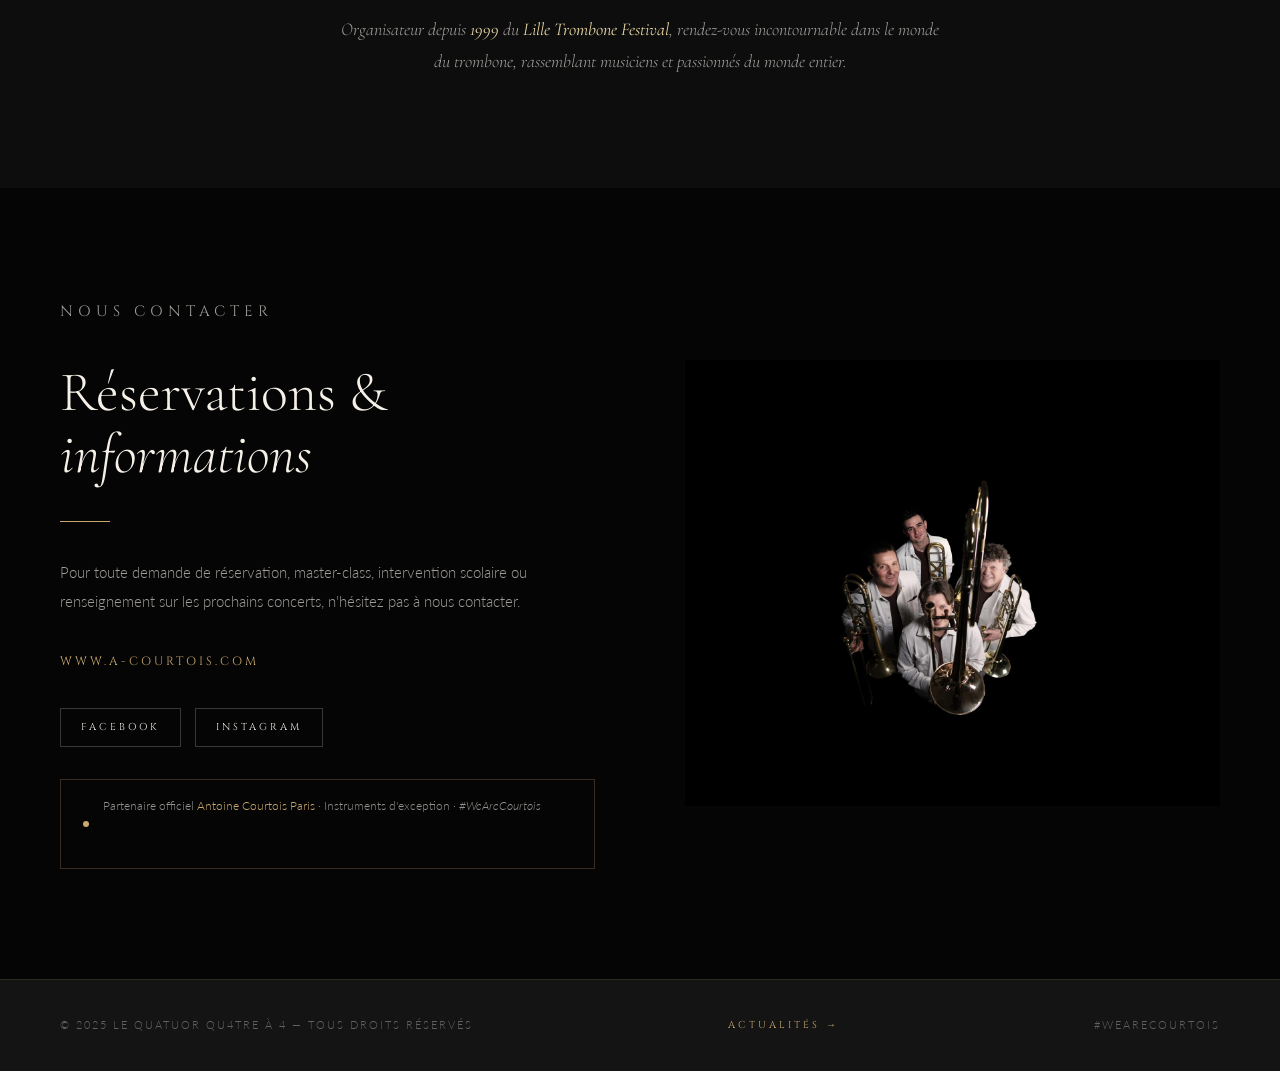
==== commit be0e590d: "Add files via upload" ====
--- a/index.html
+++ b/index.html
@@ -22,6 +22,7 @@
       <li><a href="#contact">Contact</a></li>
       <li><a href="actualites.html">Actualités</a></li>
     </ul>
+    <a href="actualites.html" class="nav-mobile-actu">Actualités</a>
   </nav>
 
   <!-- ── HERO ── -->
@@ -30,7 +31,7 @@
     <div class="hero-overlay"></div>
     <div class="hero-content">
       <p class="hero-eyebrow">Trombones à la Française</p>
-      <img class="hero-logo-img" src="images/logo.png" alt="Le Quatuor Qu4tre à 4">
+      <img class="hero-logo-img" src="images/logo.jpg" alt="Le Quatuor Qu4tre à 4">
       <p class="hero-tagline">Quatre voix de cuivre — Une école française d'exception</p>
     </div>
     <div class="hero-scroll">
@@ -51,7 +52,7 @@
       <p>Dignes représentants de la <strong>grande école française du trombone</strong>, les membres de Qu4tre à 4 perpétuent ses qualités caractéristiques sur les scènes des plus grands festivals internationaux.</p>
     </div>
     <div class="pres-img reveal">
-      <img src="images/groupe-2.png" alt="Qu4tre à 4 — Photo de groupe">
+      <img src="images/groupe-2.jpg" alt="Qu4tre à 4 — Photo de groupe">
       <div class="pres-img-frame"></div>
     </div>
   </section>
@@ -62,28 +63,28 @@
     <h2 class="section-title reveal">Quatre artistes, <em>une seule âme</em></h2>
     <div class="membres-grid">
       <div class="membre-card reveal">
-        <img src="images/francois-bogaert.png" alt="François Bogaert">
+        <img src="images/francois-bogaert.jpg" alt="François Bogaert">
         <div class="membre-overlay">
           <p class="membre-name">François Bogaert</p>
           <p class="membre-instrument">Trombone ténor · NYC 421</p>
         </div>
       </div>
       <div class="membre-card reveal">
-        <img src="images/nicolas-lapierre.png" alt="Nicolas Lapierre">
+        <img src="images/nicolas-lapierre.jpg" alt="Nicolas Lapierre">
         <div class="membre-overlay">
           <p class="membre-name">Nicolas Lapierre</p>
           <p class="membre-instrument">Trombone basse · Florida</p>
         </div>
       </div>
       <div class="membre-card reveal">
-        <img src="images/christian-bogaert.png" alt="Christian Bogaert">
+        <img src="images/christian-bogaert.jpg" alt="Christian Bogaert">
         <div class="membre-overlay">
           <p class="membre-name">Christian Bogaert</p>
           <p class="membre-instrument">Trombone ténor · Paris</p>
         </div>
       </div>
       <div class="membre-card reveal">
-        <img src="images/louis-lapierre.png" alt="Louis Lapierre">
+        <img src="images/louis-lapierre.jpg" alt="Louis Lapierre">
         <div class="membre-overlay">
           <p class="membre-name">Louis Lapierre</p>
           <p class="membre-instrument">Trombone basse · Florida</p>
@@ -129,13 +130,13 @@
       <h2 class="section-title reveal">En scène &amp; en studio</h2>
     </div>
     <div class="galerie-strip">
-      <div class="galerie-item"><img src="images/galerie-1.png" alt="Qu4tre à 4"></div>
-      <div class="galerie-item"><img src="images/galerie-2.png" alt="Qu4tre à 4"></div>
-      <div class="galerie-item"><img src="images/galerie-3.png" alt="Qu4tre à 4"></div>
-      <div class="galerie-item"><img src="images/galerie-4.png" alt="Qu4tre à 4"></div>
-      <div class="galerie-item"><img src="images/galerie-5.png" alt="Qu4tre à 4"></div>
-      <div class="galerie-item"><img src="images/galerie-6.png" alt="Qu4tre à 4"></div>
-      <div class="galerie-item"><img src="images/galerie-7.png" alt="Qu4tre à 4"></div>
+      <div class="galerie-item"><img src="images/galerie-1.jpg" alt="Qu4tre à 4"></div>
+      <div class="galerie-item"><img src="images/galerie-2.jpg" alt="Qu4tre à 4"></div>
+      <div class="galerie-item"><img src="images/galerie-3.jpg" alt="Qu4tre à 4"></div>
+      <div class="galerie-item"><img src="images/galerie-4.jpg" alt="Qu4tre à 4"></div>
+      <div class="galerie-item"><img src="images/galerie-5.jpg" alt="Qu4tre à 4"></div>
+      <div class="galerie-item"><img src="images/galerie-6.jpg" alt="Qu4tre à 4"></div>
+      <div class="galerie-item"><img src="images/galerie-7.jpg" alt="Qu4tre à 4"></div>
     </div>
   </section>
 
@@ -177,7 +178,7 @@
       </div>
     </div>
     <div class="contact-photo reveal">
-      <img src="images/groupe-3.png" alt="Qu4tre à 4">
+      <img src="images/groupe-3.jpg" alt="Qu4tre à 4">
     </div>
   </section>
 
--- a/css/nav.css
+++ b/css/nav.css
@@ -54,6 +54,21 @@
   opacity: 1;
 }
 
+/* Bouton mobile — caché par défaut sur desktop */
+.nav-mobile-actu {
+  display: none;
+  font-family: 'Cinzel', serif;
+  font-size: 10px;
+  letter-spacing: 2px;
+  text-transform: uppercase;
+  color: #050505;
+  background: #C9A96E;
+  padding: 9px 16px;
+  border-radius: 2px;
+  white-space: nowrap;
+  text-decoration: none;
+}
+
 /* ── Footer ── */
 footer {
   background: var(--dark2);
@@ -84,14 +99,18 @@
   opacity: 0.7;
 }
 
-/* ── Responsive ── */
-@media (max-width: 960px) {
+/* ── Responsive mobile ── */
+@media screen and (max-width: 960px) {
   nav {
-    padding: 20px 24px;
+    padding: 16px 20px;
   }
 
   .nav-links {
-    display: none;
+    display: none !important;
+  }
+
+  .nav-mobile-actu {
+    display: block !important;
   }
 
   footer {
--- a/css/home.css
+++ b/css/home.css
@@ -25,7 +25,7 @@
 .hero-bg {
   position: absolute;
   inset: 0;
-  background: url('../images/hero.png') center 30% / cover no-repeat;
+  background: url('../images/hero.jpg') center 30% / cover no-repeat;
   animation: zoomOut 12s ease-out forwards;
 }
 
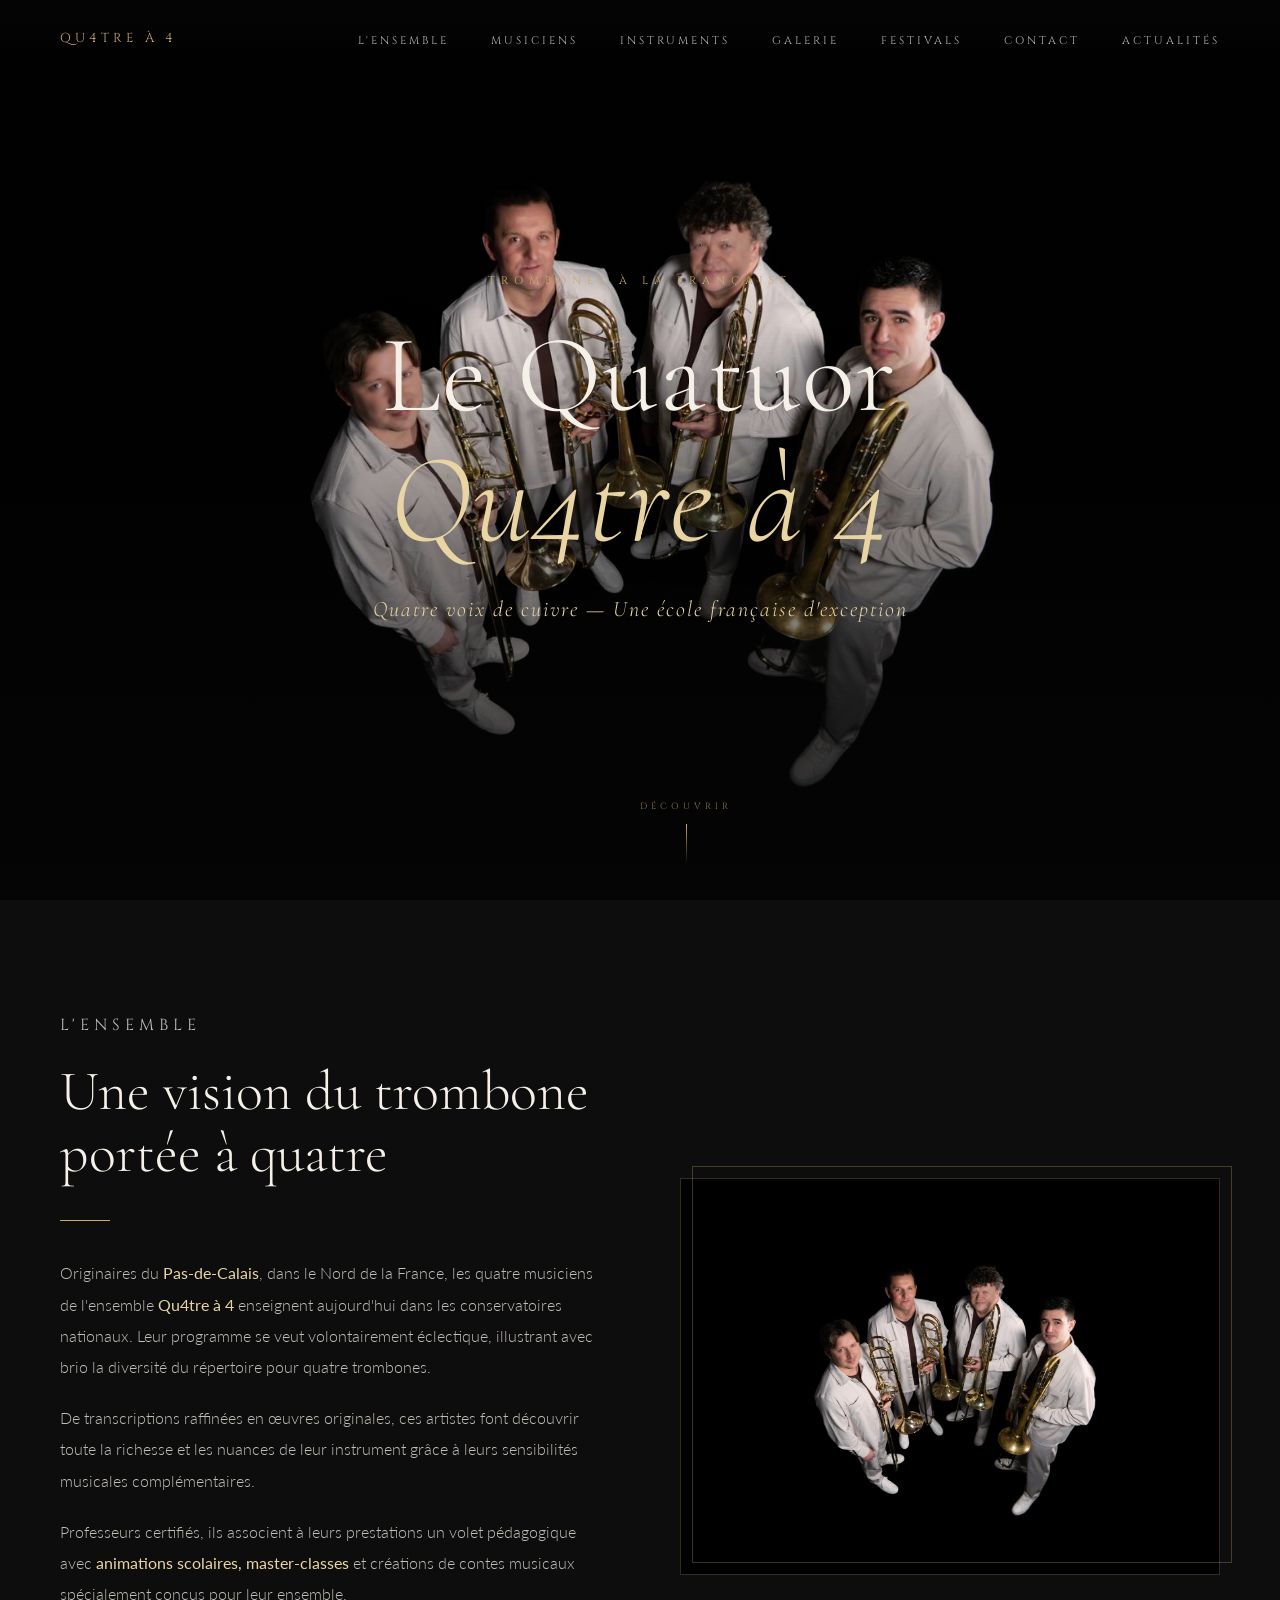
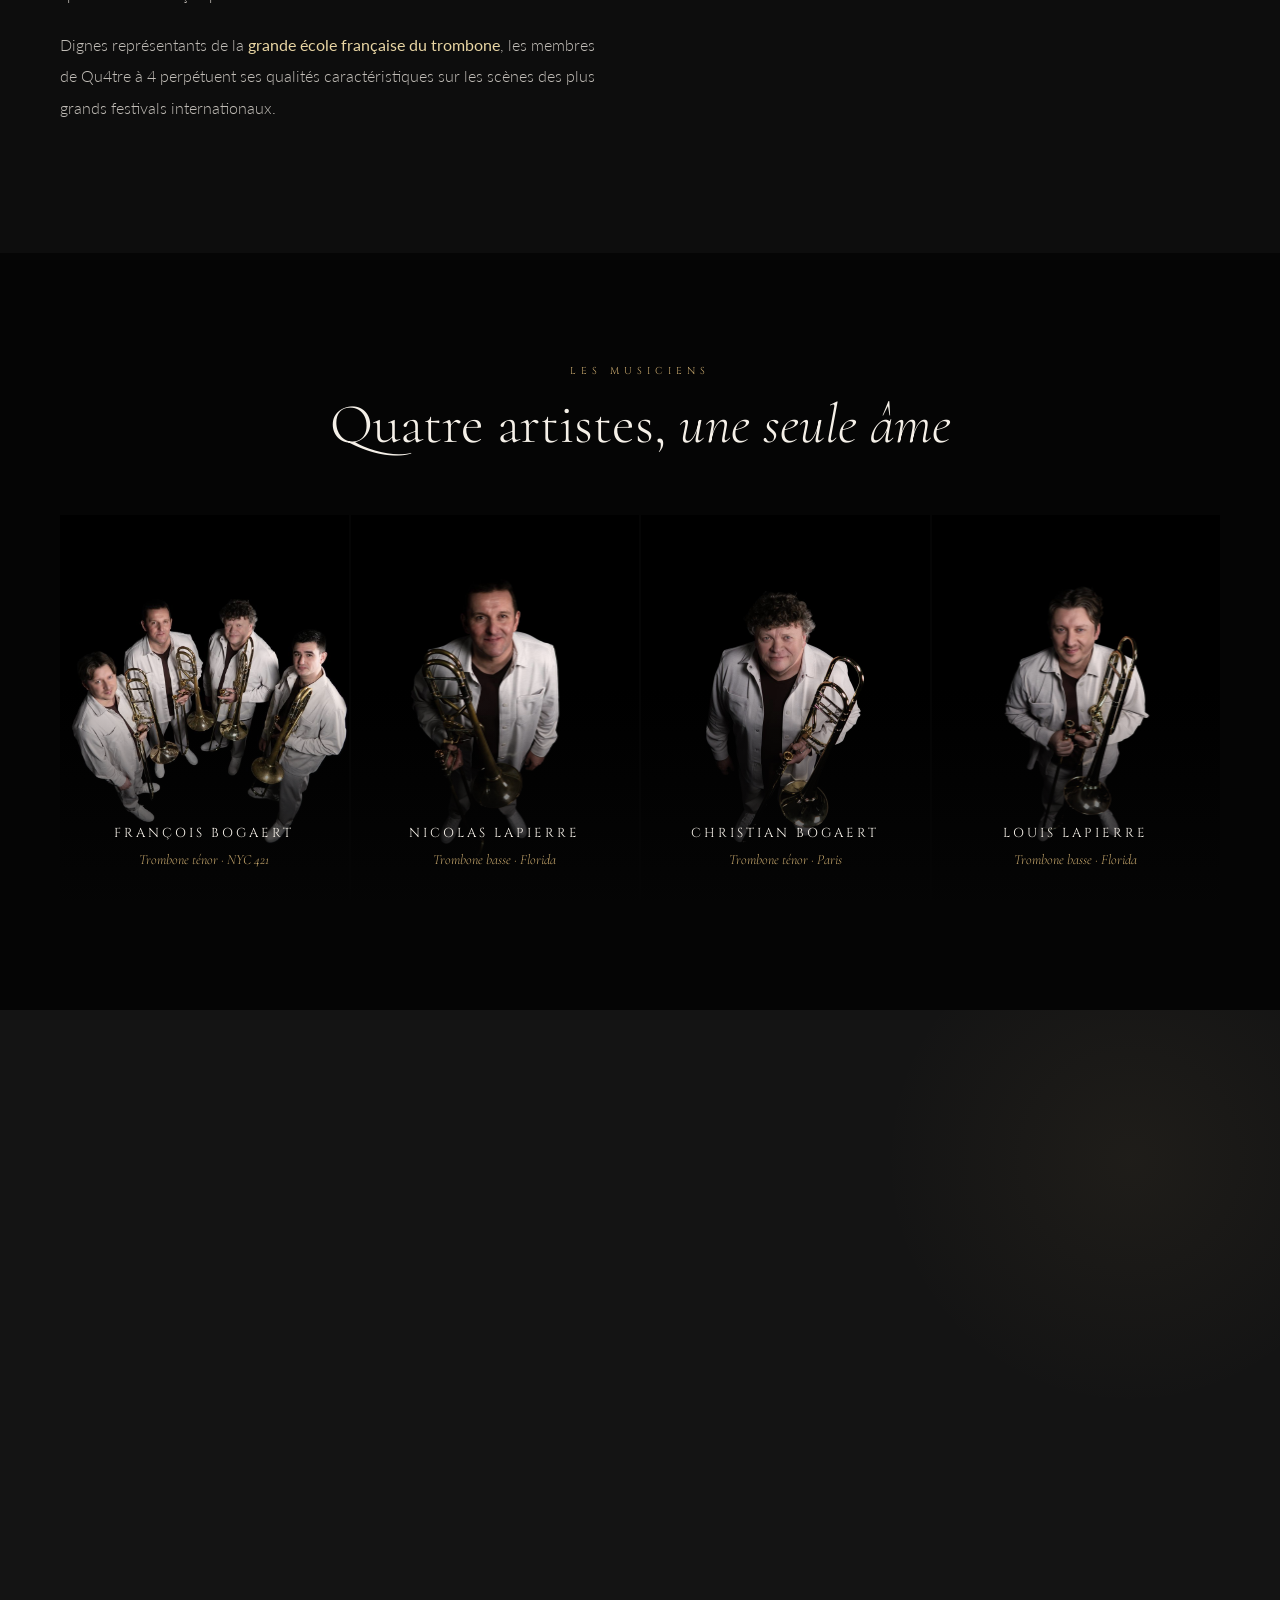
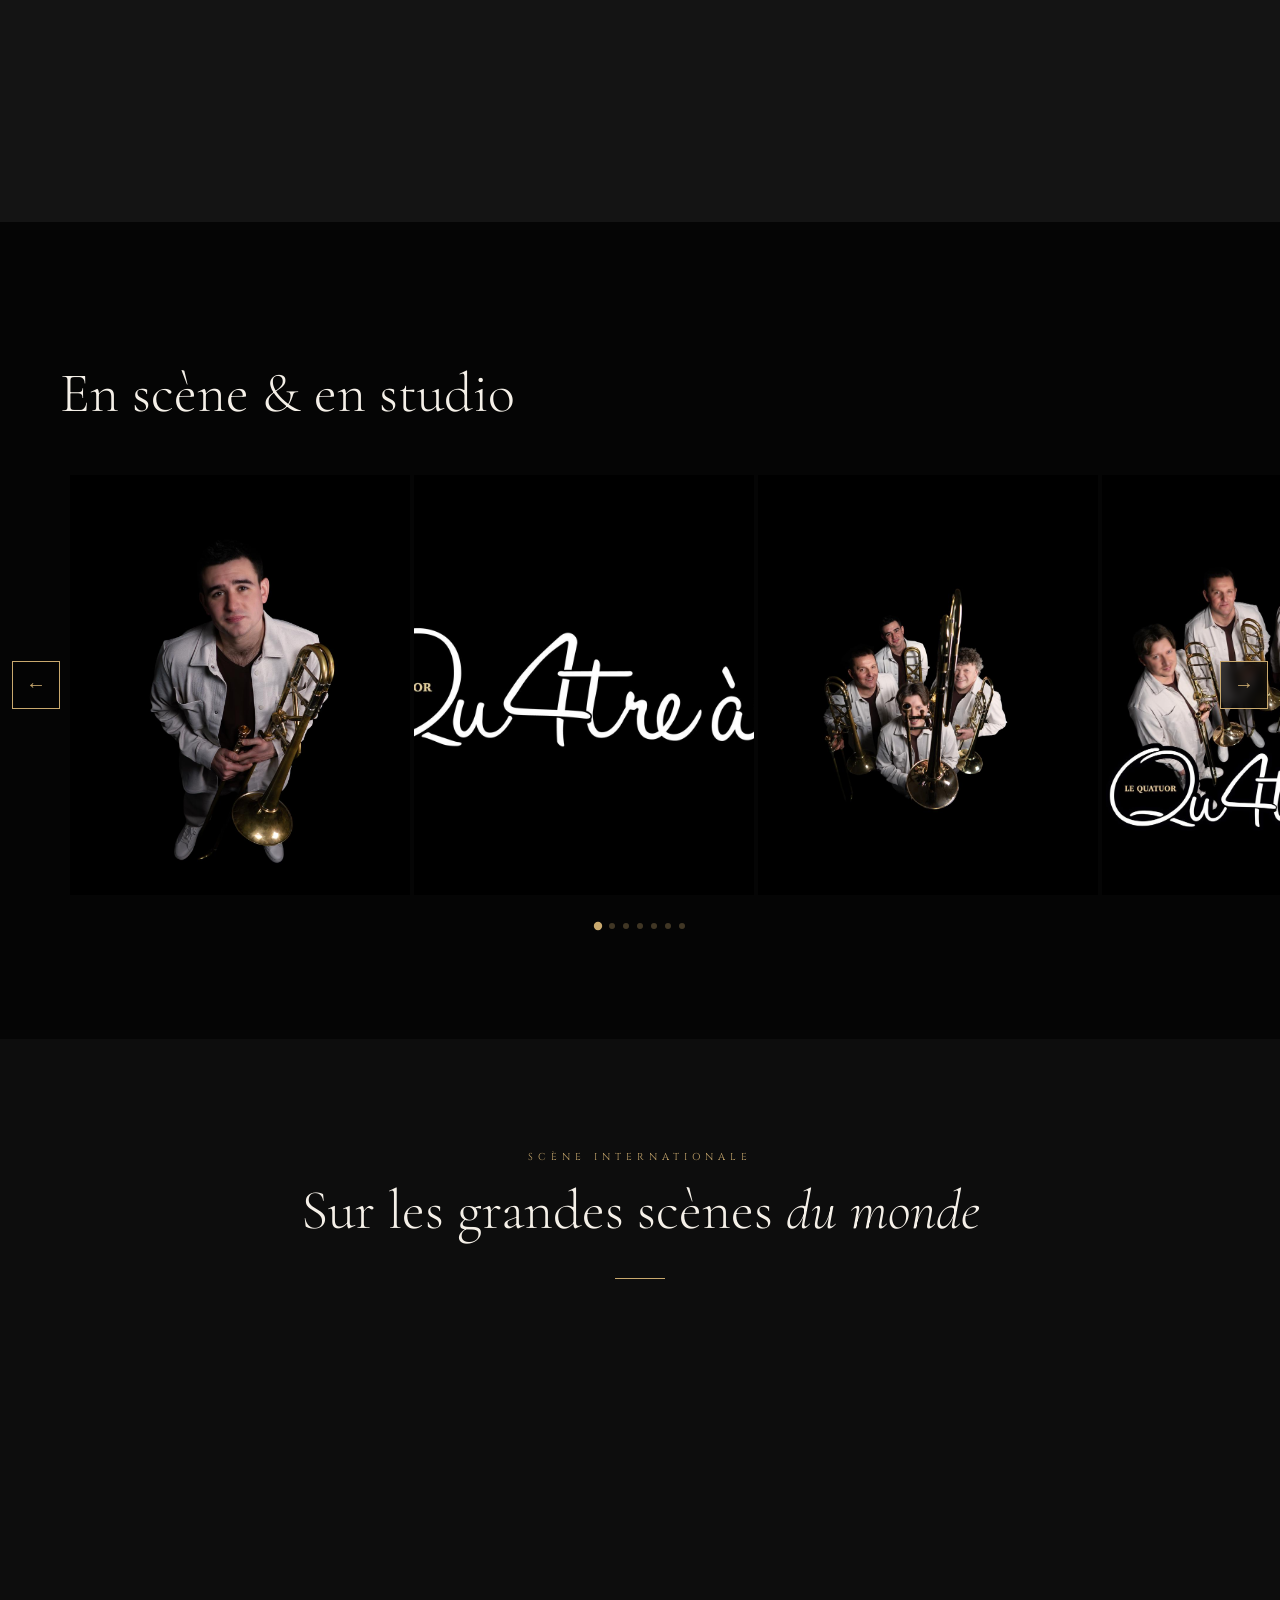
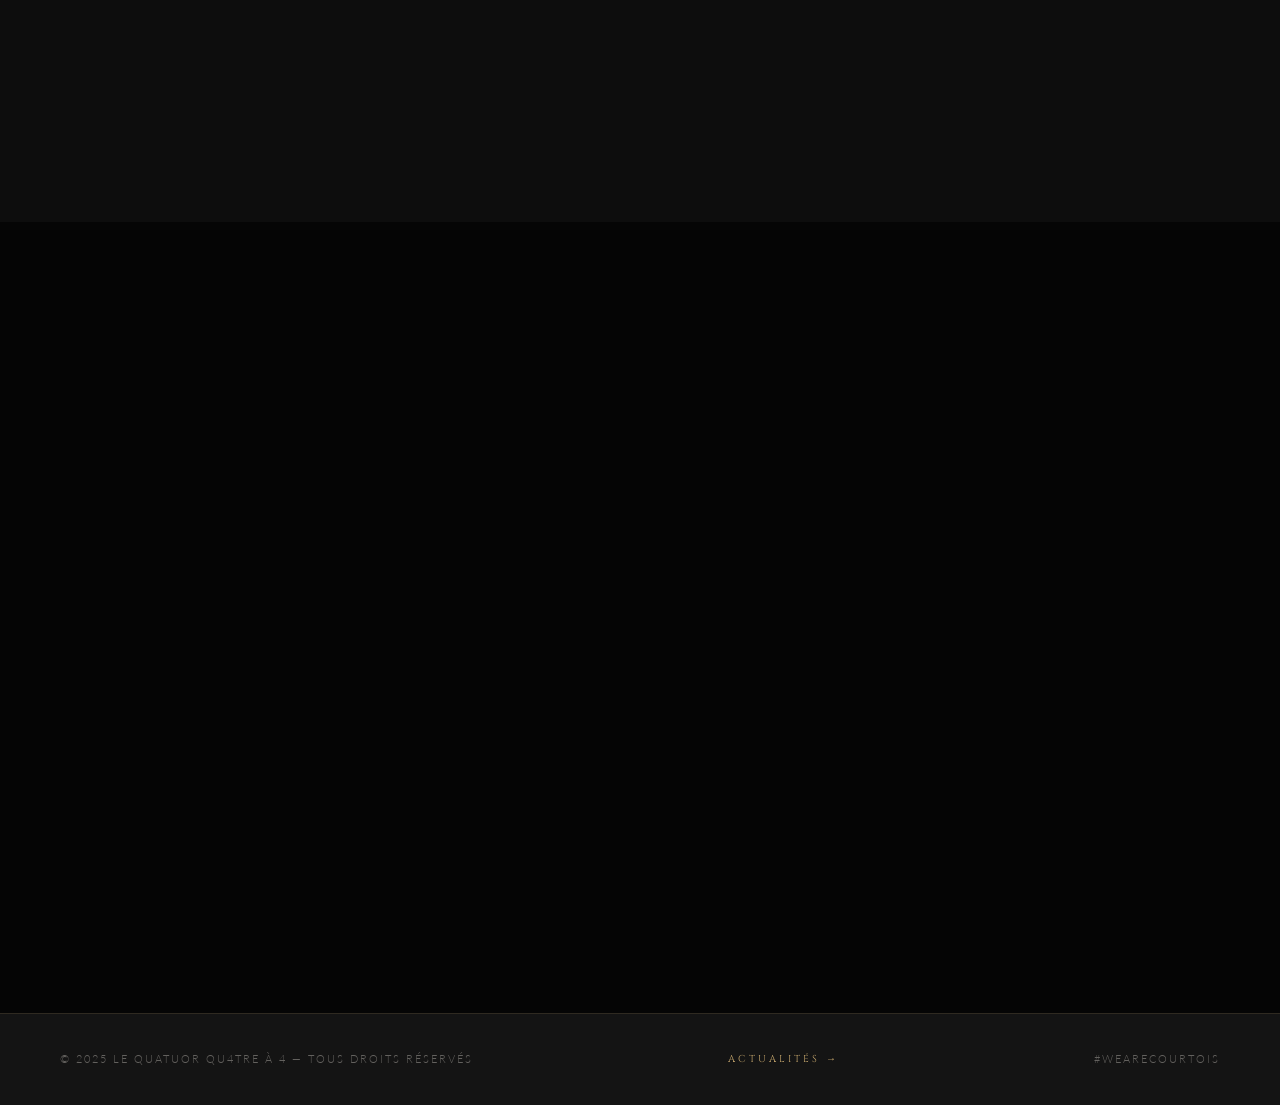
==== commit 900d4512: "Add files via upload" ====
--- a/index.html
+++ b/index.html
@@ -31,7 +31,7 @@
     <div class="hero-overlay"></div>
     <div class="hero-content">
       <p class="hero-eyebrow">Trombones à la Française</p>
-      <img class="hero-logo-img" src="images/logo.jpg" alt="Le Quatuor Qu4tre à 4">
+      <h1 class="hero-title">Le Quatuor<br><em>Qu4tre à 4</em></h1>
       <p class="hero-tagline">Quatre voix de cuivre — Une école française d'exception</p>
     </div>
     <div class="hero-scroll">
@@ -129,14 +129,18 @@
       <p class="eyebrow reveal">Galerie</p>
       <h2 class="section-title reveal">En scène &amp; en studio</h2>
     </div>
-    <div class="galerie-strip">
-      <div class="galerie-item"><img src="images/galerie-1.jpg" alt="Qu4tre à 4"></div>
-      <div class="galerie-item"><img src="images/galerie-2.jpg" alt="Qu4tre à 4"></div>
-      <div class="galerie-item"><img src="images/galerie-3.jpg" alt="Qu4tre à 4"></div>
-      <div class="galerie-item"><img src="images/galerie-4.jpg" alt="Qu4tre à 4"></div>
-      <div class="galerie-item"><img src="images/galerie-5.jpg" alt="Qu4tre à 4"></div>
-      <div class="galerie-item"><img src="images/galerie-6.jpg" alt="Qu4tre à 4"></div>
-      <div class="galerie-item"><img src="images/galerie-7.jpg" alt="Qu4tre à 4"></div>
+    <div class="carousel-wrapper">
+      <button class="carousel-btn carousel-prev" aria-label="Précédent">&#8592;</button>
+      <div class="carousel-track">
+        <div class="galerie-item"><img src="images/galerie-1.jpg" alt="Qu4tre à 4"></div>
+        <div class="galerie-item"><img src="images/galerie-2.jpg" alt="Qu4tre à 4"></div>
+        <div class="galerie-item"><img src="images/galerie-3.jpg" alt="Qu4tre à 4"></div>
+        <div class="galerie-item"><img src="images/galerie-4.jpg" alt="Qu4tre à 4"></div>
+        <div class="galerie-item"><img src="images/galerie-5.jpg" alt="Qu4tre à 4"></div>
+        <div class="galerie-item"><img src="images/galerie-6.jpg" alt="Qu4tre à 4"></div>
+        <div class="galerie-item"><img src="images/galerie-7.jpg" alt="Qu4tre à 4"></div>
+      </div>
+      <button class="carousel-btn carousel-next" aria-label="Suivant">&#8594;</button>
     </div>
   </section>
 
--- a/css/home.css
+++ b/css/home.css
@@ -25,7 +25,7 @@
 .hero-bg {
   position: absolute;
   inset: 0;
-  background: url('../images/hero.jpg') center 30% / cover no-repeat;
+  background: url('../images/groupe-2.jpg') center center / cover no-repeat;
   animation: zoomOut 12s ease-out forwards;
 }
 
@@ -39,9 +39,9 @@
   inset: 0;
   background: linear-gradient(
     to bottom,
-    rgba(5,5,5,0.3) 0%,
-    rgba(5,5,5,0.2) 40%,
-    rgba(5,5,5,0.85) 85%,
+    rgba(5,5,5,0.15) 0%,
+    rgba(5,5,5,0.05) 35%,
+    rgba(5,5,5,0.6) 75%,
     rgba(5,5,5,1) 100%
   );
 }
@@ -68,11 +68,22 @@
   animation: fadeUp 1s 0.3s ease both;
 }
 
-.hero-logo-img {
-  width: min(560px, 85vw);
+.hero-title {
+  font-family: 'Cormorant Garamond', serif;
+  font-size: clamp(52px, 9vw, 110px);
+  font-weight: 300;
+  line-height: 1.05;
+  color: var(--white);
+  letter-spacing: 2px;
   opacity: 0;
   animation: fadeUp 1s 0.6s ease both;
-  filter: drop-shadow(0 0 40px rgba(201,169,110,0.25));
+  text-shadow: 0 2px 40px rgba(0,0,0,0.6);
+}
+
+.hero-title em {
+  font-style: italic;
+  color: var(--gold-light);
+  font-size: 1.15em;
 }
 
 .hero-tagline {
@@ -321,7 +332,7 @@
 }
 
 /* ─────────────────────────────────────
-   GALERIE
+   GALERIE — Carousel
 ───────────────────────────────────── */
 #galerie {
   background: var(--black);
@@ -333,15 +344,21 @@
   margin-bottom: 50px;
 }
 
-.galerie-strip {
-  display: flex;
-  gap: 3px;
-  overflow-x: auto;
-  padding: 0 60px;
-  scrollbar-width: none;
-}
-
-.galerie-strip::-webkit-scrollbar { display: none; }
+.carousel-wrapper {
+  position: relative;
+  display: flex;
+  align-items: center;
+  gap: 0;
+  overflow: hidden;
+  padding: 0 70px;
+}
+
+.carousel-track {
+  display: flex;
+  gap: 4px;
+  transition: transform 0.5s cubic-bezier(0.25, 0.46, 0.45, 0.94);
+  will-change: transform;
+}
 
 .galerie-item {
   flex-shrink: 0;
@@ -360,6 +377,63 @@
 
 .galerie-item:hover img {
   transform: scale(1.07);
+}
+
+.carousel-btn {
+  position: absolute;
+  top: 50%;
+  transform: translateY(-50%);
+  z-index: 10;
+  background: rgba(5,5,5,0.75);
+  border: 1px solid var(--gold);
+  color: var(--gold);
+  width: 48px;
+  height: 48px;
+  font-size: 20px;
+  cursor: pointer;
+  display: flex;
+  align-items: center;
+  justify-content: center;
+  transition: background 0.3s, transform 0.2s;
+  backdrop-filter: blur(4px);
+}
+
+.carousel-btn:hover {
+  background: rgba(201,169,110,0.2);
+  transform: translateY(-50%) scale(1.08);
+}
+
+.carousel-prev { left: 12px; }
+.carousel-next { right: 12px; }
+
+.carousel-dots {
+  display: flex;
+  justify-content: center;
+  gap: 8px;
+  margin-top: 28px;
+  padding: 0 60px;
+}
+
+.carousel-dot {
+  width: 6px;
+  height: 6px;
+  border-radius: 50%;
+  background: rgba(201,169,110,0.3);
+  border: none;
+  cursor: pointer;
+  transition: background 0.3s, transform 0.3s;
+  padding: 0;
+}
+
+.carousel-dot.active {
+  background: var(--gold);
+  transform: scale(1.4);
+}
+
+@media (max-width: 960px) {
+  .carousel-wrapper { padding: 0 50px; }
+  .galerie-item { width: 280px; height: 340px; }
+  .carousel-btn { width: 38px; height: 38px; font-size: 16px; }
 }
 
 /* ─────────────────────────────────────
